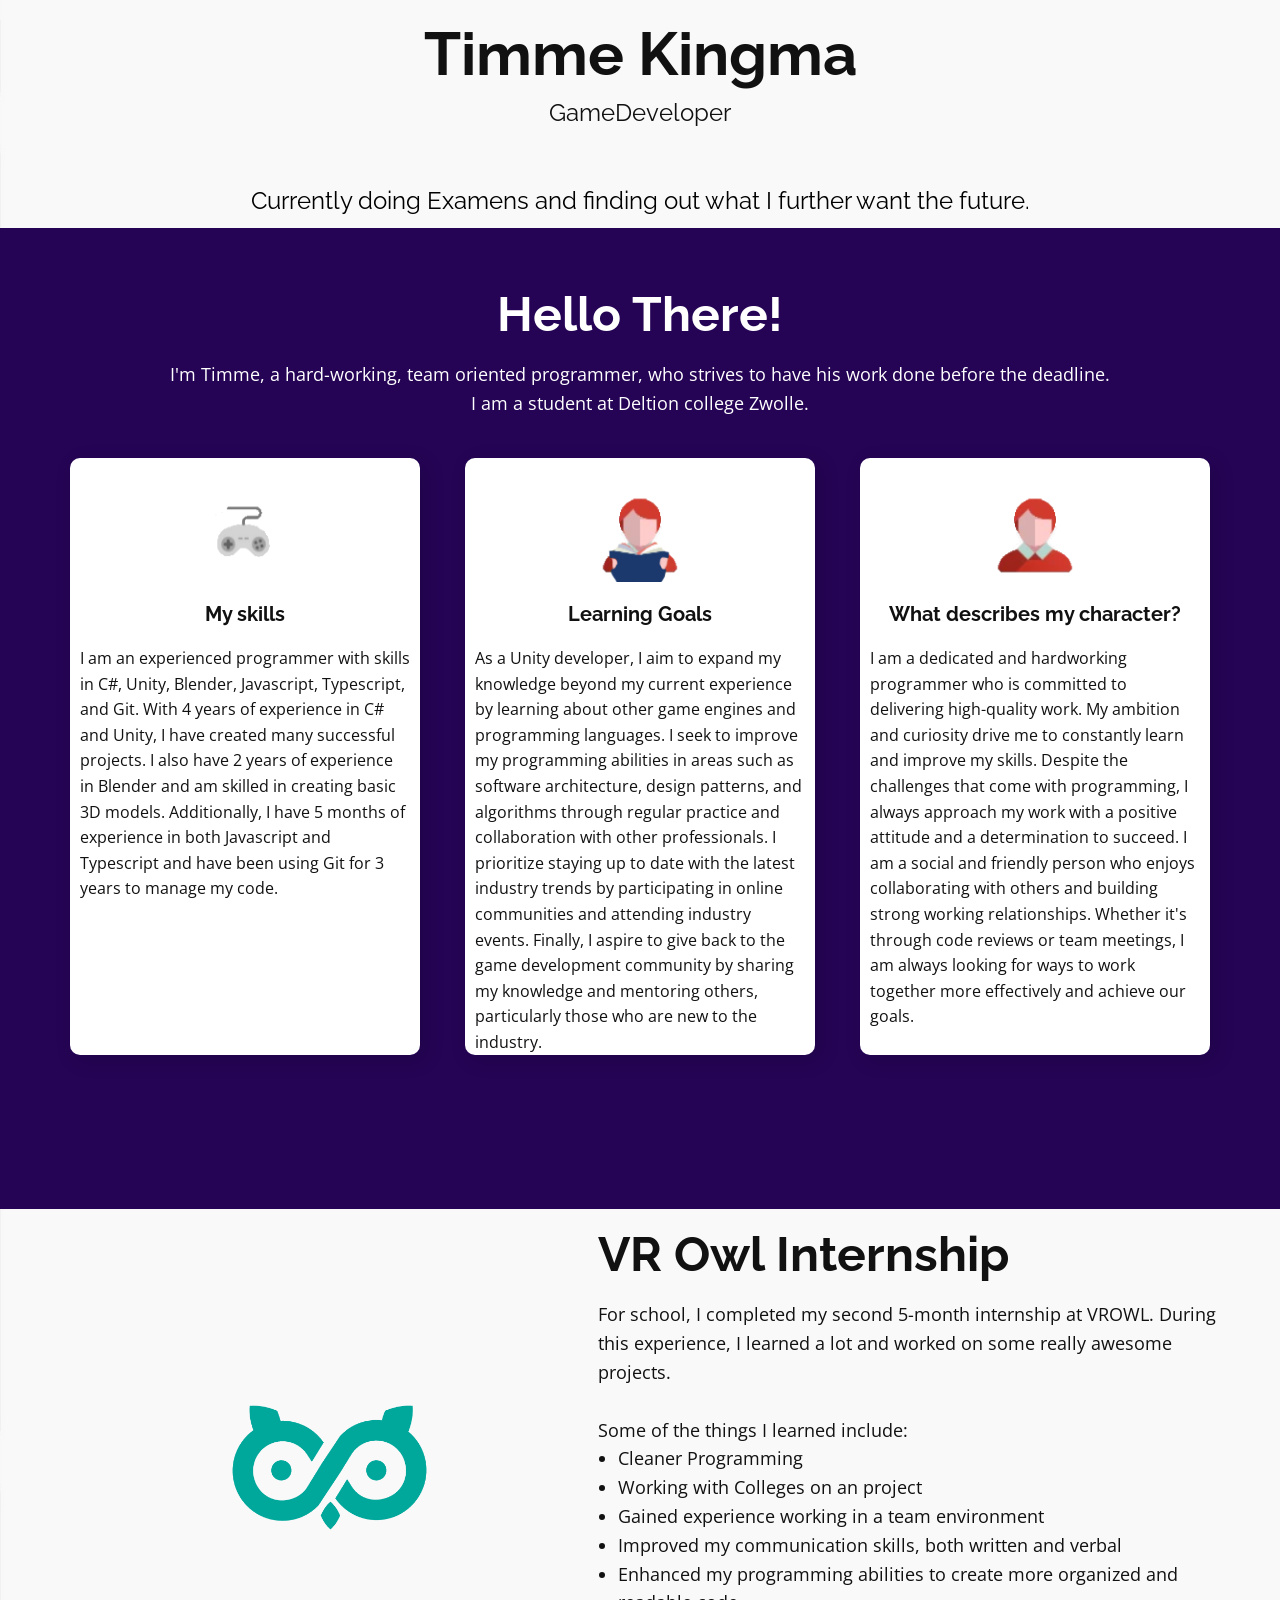
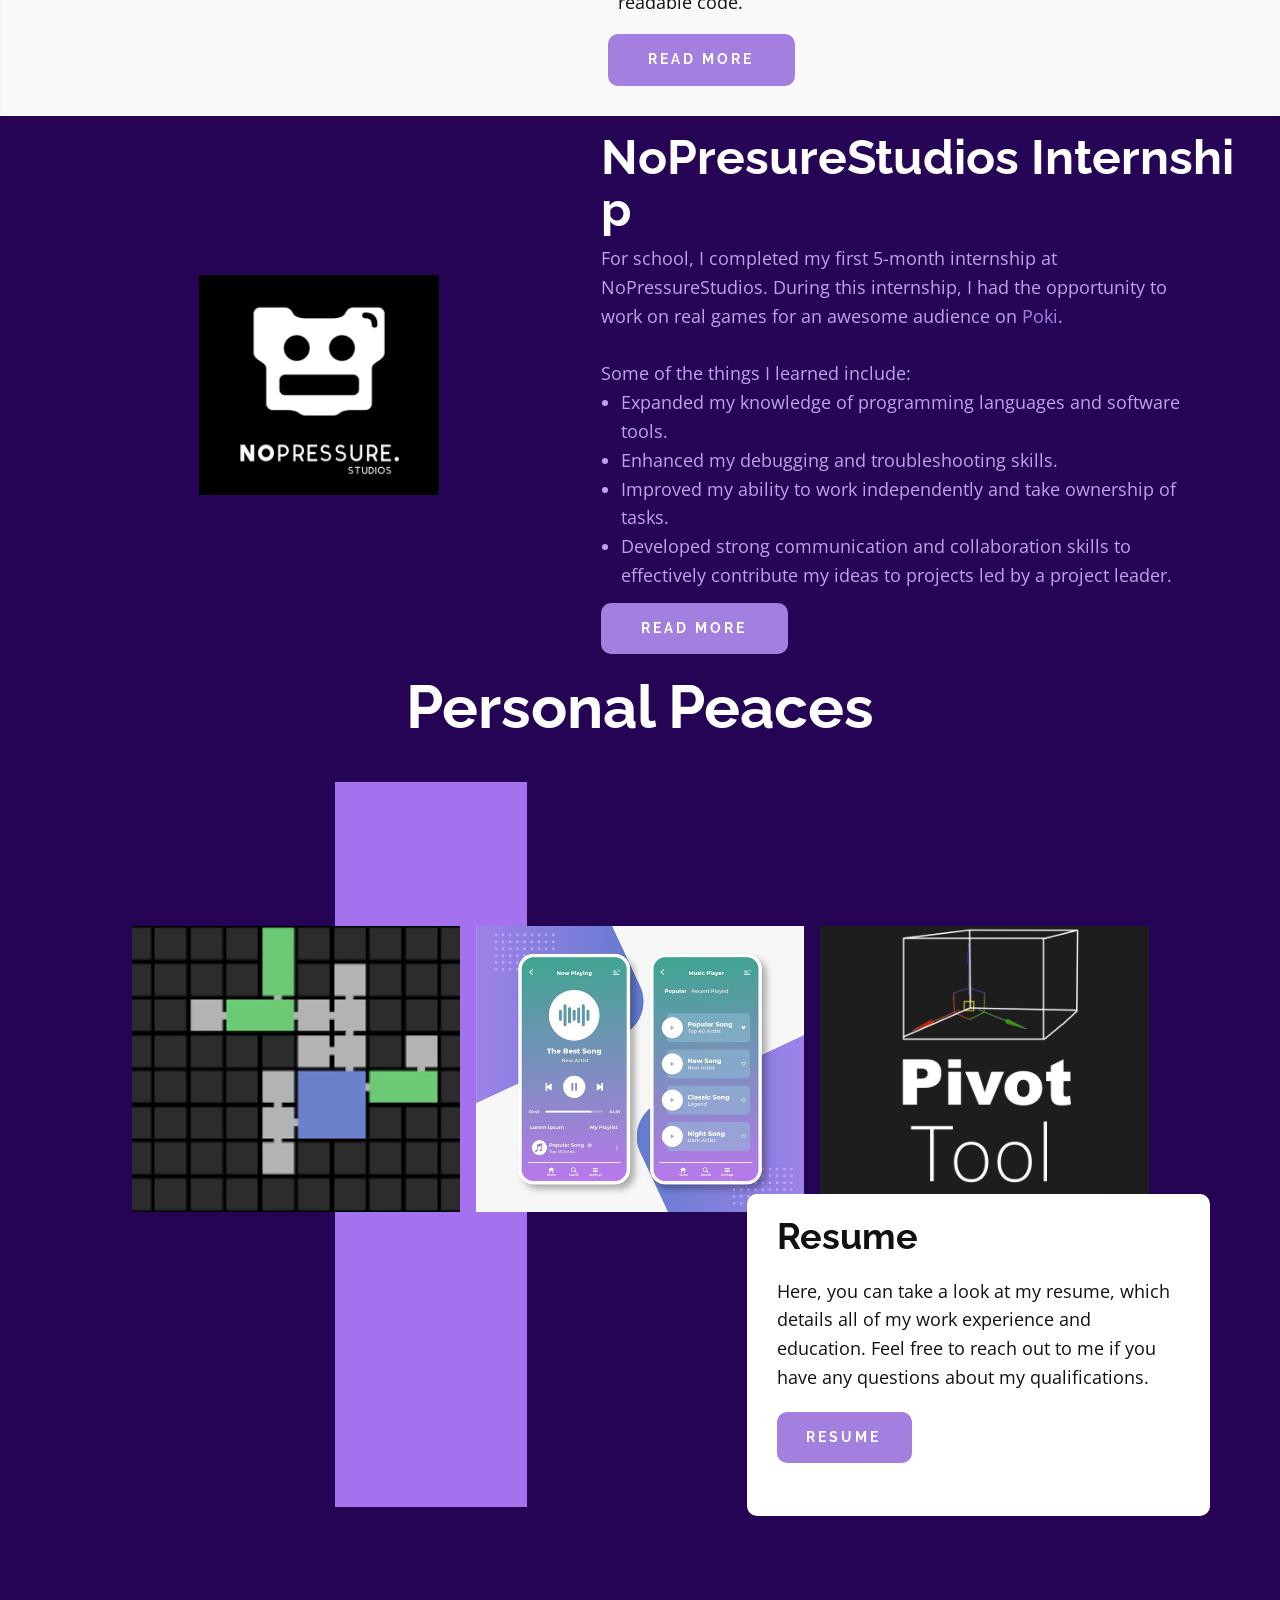
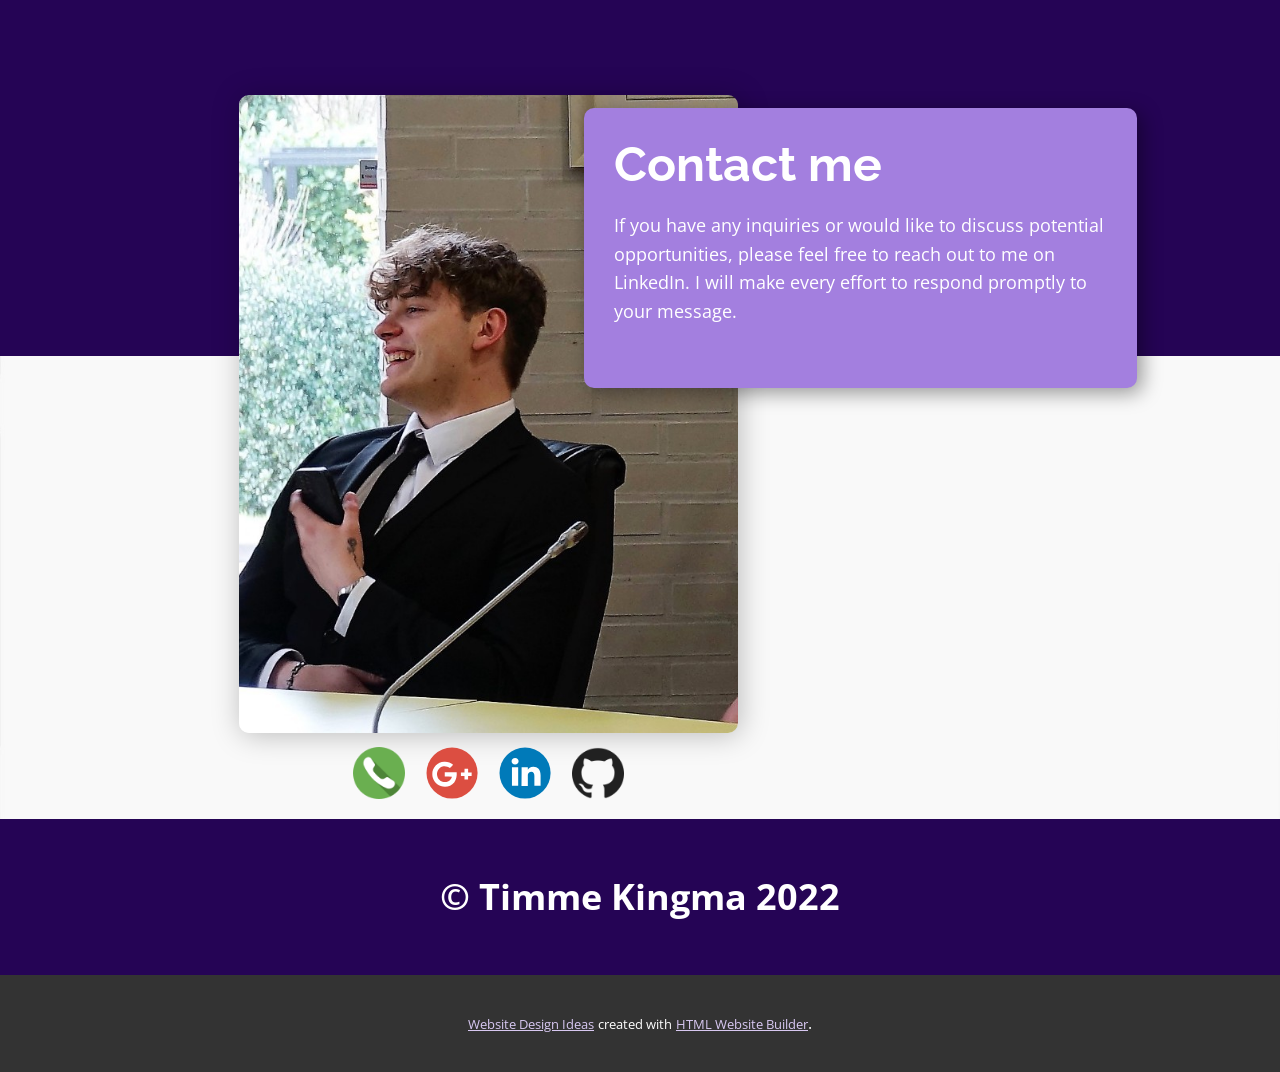
==== index.html @ 5fd06091 "oeps" ====
<!DOCTYPE html>
<html style="font-size: 16px;" lang="nl"><head>
    <meta name="viewport" content="width=device-width, initial-scale=1.0">
    <meta charset="utf-8">
    <meta name="keywords" content="Mobile App Development, ​Stimulate your cognitive abilities while having fun, What We Do, Testimonials, Company Services, ​Love the way you work together?, Our Portfolio, About Us, ​Our way, Get in Touch, ​Level up your brand">
    <meta name="description" content="">
    <title>Home</title>
    <link rel="stylesheet" href="nicepage.css" media="screen">
<link rel="stylesheet" href="Home.css" media="screen">
    <script class="u-script" type="text/javascript" src="jquery.js" defer=""></script>
    <script class="u-script" type="text/javascript" src="nicepage.js" defer=""></script>
    <meta name="generator" content="Nicepage 5.6.2, nicepage.com">
    <link id="u-theme-google-font" rel="stylesheet" href="https://fonts.googleapis.com/css?family=Raleway:100,100i,200,200i,300,300i,400,400i,500,500i,600,600i,700,700i,800,800i,900,900i|Open+Sans:300,300i,400,400i,500,500i,600,600i,700,700i,800,800i">
    <link id="u-page-google-font" rel="stylesheet" href="https://fonts.googleapis.com/css?family=Raleway:100,100i,200,200i,300,300i,400,400i,500,500i,600,600i,700,700i,800,800i,900,900i">
    
    
    
    
    
    
    
    <script type="application/ld+json">{
		"@context": "http://schema.org",
		"@type": "Organization",
		"name": "TimmeKingma"
}</script>
    <meta name="theme-color" content="#a37fdf">
    <meta property="og:title" content="Home">
    <meta property="og:type" content="website">
  <meta data-intl-tel-input-cdn-path="intlTelInput/"></head>
  <body data-home-page="Home.html" data-home-page-title="Home" class="u-body u-xl-mode" data-lang="nl"><header class="u-clearfix u-container-align-center u-header u-image u-header" id="sec-d402" data-image-width="1980" data-image-height="1321"><div class="u-clearfix u-sheet u-sheet-1"></div></header>
    <section class="u-clearfix u-image u-section-1" id="sec-25ad" data-image-width="1980" data-image-height="1321">
      <div class="u-clearfix u-sheet u-sheet-1">
        <h1 class="u-align-center u-text u-text-1" data-lang-en="Mobile App Development">Timme Kingma</h1>
        <h4 class="u-align-center u-text u-text-2">GameDeveloper</h4>
        <h4 class="u-align-center u-text u-text-black u-text-3"> Currently doing Examens and finding out what I further want the future.</h4>
      </div>
    </section>
    <section class="u-align-center u-clearfix u-palette-5-base u-section-2" id="carousel_d2df">
      <h2 class="u-text u-text-default u-text-1" data-lang-en="Company Services"> Hello There!</h2>
      <p class="u-text u-text-2" data-lang-en="Sample text. Click to select the text box. Click again or double click to start editing the text.&amp;nbsp;Duis aute irure dolor in reprehenderit in voluptate velit esse cillum dolore eu . "> I'm Timme, a hard-working, team oriented programmer, who strives to have his work done before the deadline.<br>&nbsp;I am a student at Deltion college Zwolle.&nbsp;
      </p>
      <div class="u-expanded-width u-shape u-shape-rectangle u-shape-1"></div>
      <div class="u-list u-list-1">
        <div class="u-repeater u-repeater-1">
          <div class="u-container-style u-list-item u-radius-10 u-repeater-item u-shape-round u-white u-list-item-1">
            <div class="u-container-layout u-similar-container u-valign-top u-container-layout-1">
              <img class="u-image u-image-contain u-image-1" src="images/gameicon.png" data-image-width="89" data-image-height="98">
              <h4 class="u-align-center u-text u-text-3" data-lang-en="Prototyping">My skills</h4>
              <p class="u-align-left u-text u-text-4" data-lang-en="Sample text. Click to select the text box. Click again or double click to start editing the text."> I am an experienced programmer with skills in C#, Unity, Blender, Javascript, Typescript, and Git. With 4 years of experience in C# and Unity, I have created many successful projects. I also have 2 years of experience in Blender and am skilled in creating basic 3D models. Additionally, I have 5 months of experience in both Javascript and Typescript and have been using Git for 3 years to manage my code.</p>
            </div>
          </div>
          <div class="u-container-style u-list-item u-radius-10 u-repeater-item u-shape-round u-white u-list-item-2">
            <div class="u-container-layout u-similar-container u-valign-top u-container-layout-2">
              <img class="u-image u-image-contain u-image-2" src="images/learningicon.png" data-image-width="89" data-image-height="98">
              <h4 class="u-align-center u-text u-text-5" data-lang-en="Development">Learning Goals</h4>
              <p class="u-align-left u-text u-text-6" data-lang-en="Sample text. Click to select the text box. Click again or double click to start editing the text."> As a Unity developer, I aim to expand my knowledge beyond my current experience by learning about other game engines and programming languages. I seek to improve my programming abilities in areas such as software architecture, design patterns, and algorithms through regular practice and collaboration with other professionals. I prioritize staying up to date with the latest industry trends by participating in online communities and attending industry events. Finally, I aspire to give back to the game development community by sharing my knowledge and mentoring others, particularly those who are new to the industry.</p>
            </div>
          </div>
          <div class="u-container-style u-list-item u-radius-10 u-repeater-item u-shape-round u-white u-list-item-3">
            <div class="u-container-layout u-similar-container u-valign-top u-container-layout-3">
              <img class="u-image u-image-contain u-image-3" src="images/personicon.png" data-image-width="89" data-image-height="98">
              <h4 class="u-align-center u-text u-text-7" data-lang-en="Innovations"> What describes my character?</h4>
              <p class="u-align-left u-text u-text-8" data-lang-en="Sample text. Click to select the text box. Click again or double click to start editing the text."> I am a dedicated and hardworking programmer who is committed to delivering high-quality work. My ambition and curiosity drive me to constantly learn and improve my skills. Despite the challenges that come with programming, I always approach my work with a positive attitude and a determination to succeed. I am a social and friendly person who enjoys collaborating with others and building strong working relationships. Whether it's through code reviews or team meetings, I am always looking for ways to work together more effectively and achieve our goals.</p>
            </div>
          </div>
        </div>
      </div>
    </section>
    <section class="u-clearfix u-image u-section-3" id="sec-f0a5" data-image-width="1980" data-image-height="1321">
      <div class="u-clearfix u-expanded-width u-layout-wrap u-layout-wrap-1">
        <div class="u-layout">
          <div class="u-layout-row">
            <div class="u-container-style u-layout-cell u-size-27-lg u-size-27-xl u-size-60-md u-size-60-sm u-size-60-xs u-layout-cell-1">
              <div class="u-container-layout u-valign-middle-lg u-valign-middle-xl u-container-layout-1">
                <img class="u-image u-image-1" src="images/vr.png" data-image-width="512" data-image-height="512">
              </div>
            </div>
            <div class="u-align-left u-container-style u-layout-cell u-shape-rectangle u-size-33-lg u-size-33-xl u-size-60-md u-size-60-sm u-size-60-xs u-layout-cell-2">
              <div class="u-container-layout u-container-layout-2">
                <h2 class="u-align-left u-text u-text-1" data-lang-en="​Stimulate your cognitive abilities while having fun">VR Owl Internship</h2>
                <p class="u-align-left u-text u-text-2" data-lang-en="​Stimulate your cognitive abilities while having fun. Inside 'Train your brain' you will find a series of games that will help you stimulate different areas and will serve as a daily brain training."> For school, I completed my second 5-month internship at VROWL. During this experience, I learned a lot and worked on some really awesome projects.&nbsp;<br>
                  <br>Some of the things I learned include:<br>
                </p>
                <ul class="u-align-left u-text u-text-3">
                  <li>Cleaner Programming </li>
                  <li>Working with Colleges on an project </li>
                  <li>Gained experience working in a team environment </li>
                  <li>Improved my communication skills, both written and verbal</li>
                  <li> Enhanced my programming abilities to create more organized and readable code.<br>
                  </li>
                </ul>
                <a href="Intern2.html" class="u-active-palette-1-base u-align-left u-border-none u-btn u-btn-round u-button-style u-custom-font u-font-raleway u-hover-palette-2-light-1 u-palette-1-base u-radius-10 u-text-body-alt-color u-btn-1" data-lang-en="{&quot;content&quot;:&quot;read more&quot;,&quot;href&quot;:&quot;https://nicepage.com/wordpress-themes&quot;}">read more</a>
              </div>
            </div>
          </div>
        </div>
      </div>
    </section>
    <section class="u-align-left u-clearfix u-image u-valign-middle-lg u-valign-middle-xl u-valign-top-md u-valign-top-sm u-section-4" id="carousel_d518" data-image-width="1980" data-image-height="1200">
      <div class="u-clearfix u-expanded-width-lg u-expanded-width-xl u-expanded-width-xs u-layout-wrap u-layout-wrap-1">
        <div class="u-gutter-0 u-layout">
          <div class="u-layout-row">
            <div class="u-container-style u-layout-cell u-size-27-lg u-size-27-xl u-size-60-md u-size-60-sm u-size-60-xs u-layout-cell-1">
              <div class="u-container-layout u-valign-middle-lg u-valign-middle-xl u-container-layout-1">
                <img class="u-image u-image-1" src="images/unnamed.png" data-image-width="512" data-image-height="512">
              </div>
            </div>
            <div class="u-align-left u-container-style u-layout-cell u-left-cell u-shape-rectangle u-size-33-lg u-size-33-xl u-size-60-md u-size-60-sm u-size-60-xs u-layout-cell-2">
              <div class="u-container-layout u-valign-top-xs u-container-layout-2">
                <h2 class="u-align-left u-text u-text-body-alt-color u-text-1" data-lang-en="What We Do">NoPresureStudios&nbsp;Internship </h2>
                <p class="u-align-left u-text u-text-palette-1-light-1 u-text-2" data-lang-en="Ut enim ad minim veniam, quis nostrud exercitation ullamco laboris nisi ut aliquip ex ea commodo consequat. Duis aute irure dolor in reprehenderit in voluptate velit esse cillum "> For school, I completed my first 5-month internship at NoPressureStudios. During this internship, I had the opportunity to work on real games for an awesome audience on <a href="https://poki.com/" class="u-active-none u-border-none u-btn u-button-link u-button-style u-hover-none u-none u-text-palette-1-base u-btn-1">Poki</a>.<br>
                  <br> Some of the things I learned include:
                </p>
                <ul class="u-align-left u-text u-text-palette-1-light-1 u-text-3">
                  <li> Expanded my knowledge of programming languages and software tools.</li>
                  <li>Enhanced my debugging and troubleshooting skills.</li>
                  <li>Improved my ability to work independently and take ownership of tasks.</li>
                  <li>Developed strong communication and collaboration skills to effectively contribute my ideas to projects led by a project leader.</li>
                </ul>
                <a href="Intern1.html" class="u-active-palette-1-base u-align-left u-border-none u-btn u-btn-round u-button-style u-custom-font u-font-raleway u-hover-palette-2-light-1 u-palette-1-base u-radius-10 u-text-body-alt-color u-btn-2" data-lang-en="{&quot;content&quot;:&quot;read more&quot;,&quot;href&quot;:&quot;https://nicepage.com/wordpress-themes&quot;}">read more</a>
              </div>
            </div>
          </div>
        </div>
      </div>
    </section>
    <section class="u-clearfix u-palette-5-base u-section-5" id="carousel_efe0">
      <div class="u-clearfix u-sheet u-sheet-1">
        <h2 class="u-align-center u-text u-text-body-alt-color u-text-1" data-lang-en="What We Do">Personal P​eaces</h2>
        <div class="u-palette-5-light-1 u-shape u-shape-rectangle u-shape-1"></div>
        <div class="u-expanded-width-xs u-gallery u-layout-grid u-lightbox u-no-transition u-show-text-on-hover u-gallery-1">
          <div class="u-gallery-inner u-gallery-inner-1">
            <div class="u-effect-fade u-gallery-item" data-href="Project-1.html" title="Project 1" data-target="_blank">
              <div class="u-back-slide" data-image-width="275" data-image-height="183">
                <img class="u-back-image u-expanded" src="images/levelgener.png">
              </div>
              <div class="u-over-slide u-shading u-over-slide-1">
                <h3 class="u-gallery-heading"></h3>
                <p class="u-gallery-text"></p>
              </div>
            </div>
            <div class="u-effect-fade u-gallery-item u-gallery-item-2" data-image-width="462" data-image-height="417" data-href="Project-2.html" title="Project 2" data-target="_blank">
              <div class="u-back-slide" data-image-width="626" data-image-height="626">
                <img class="u-back-image u-expanded" src="images/music-player-app-interface-set_23-2148547854.jpg">
              </div>
              <div class="u-over-slide u-shading u-over-slide-2">
                <h3 class="u-gallery-heading"></h3>
                <p class="u-gallery-text"></p>
              </div>
            </div>
            <div class="u-effect-fade u-gallery-item u-gallery-item-3" data-href="Project-1.html" title="Project 1" data-target="_blank">
              <div class="u-back-slide" data-image-width="1950" data-image-height="1300">
                <img class="u-back-image u-expanded" src="images/pivottoolsimage.png">
              </div>
              <div class="u-over-slide u-shading u-over-slide-3">
                <h3 class="u-gallery-heading"></h3>
                <p class="u-gallery-text"></p>
              </div>
            </div>
          </div>
        </div>
        <div class="u-container-align-left u-container-style u-group u-radius-10 u-shape-round u-white u-group-1">
          <div class="u-container-layout u-container-layout-1">
            <h2 class="u-align-left u-text u-text-2" data-lang-en="Our Portfolio">Resume</h2>
            <p class="u-align-left u-text u-text-3" data-lang-en="Ut enim ad minim veniam, quis nostrud exercitation ullamco laboris nisi ut aliquip ex ea commodo consequat. Duis aute irure dolor in reprehenderit in voluptate velit esse cillum dolore eu fugiat nulla pariatur.&amp;nbsp;"> Here, you can take a look at my resume, which details all of my work experience and education. Feel free to reach out to me if you have any questions about my qualifications.</p>
            <a href="https://docs.google.com/document/d/1-nixK9iyRBv9Y_Fn2bHW770OlN1-jOpNlRf42pw8mCI/edit?usp=sharing" class="u-active-custom-color-2 u-align-left u-border-none u-btn u-btn-round u-button-style u-custom-font u-font-raleway u-hover-palette-2-light-1 u-palette-1-base u-radius-10 u-text-body-alt-color u-btn-1" data-animation-name="" data-animation-duration="0" data-animation-delay="0" data-animation-direction="" data-lang-en="{&quot;content&quot;:&quot;learn more&quot;,&quot;href&quot;:&quot;https://nicepage.com/wordpress-website-builder&quot;}" target="_blank">Resume</a>
          </div>
        </div>
        <div class="u-effect-fade u-gallery-item u-gallery-item-4">
          <div class="u-back-slide" data-image-width="462" data-image-height="417">
            <img class="u-back-image u-expanded" src="images/cxcc.jpg">
          </div>
          <div class="u-over-slide u-shading u-over-slide-4">
            <h3 class="u-gallery-heading"></h3>
            <p class="u-gallery-text"></p>
          </div>
        </div>
      </div>
    </section>
    <section class="u-clearfix u-image u-section-6" id="carousel_581b" data-image-width="1980" data-image-height="1321">
      <div class="u-expanded-width u-palette-5-base u-preserve-proportions u-shape u-shape-rectangle u-shape-1"></div>
      <img src="images/pf.jfif" alt="" class="u-image u-image-round u-radius-10 u-image-1" data-image-width="800" data-image-height="800">
      <div class="u-container-style u-group u-palette-1-base u-radius-10 u-shape-round u-group-1">
        <div class="u-container-layout u-container-layout-1">
          <h1 class="u-align-left u-text u-text-1" data-lang-en="About Us"> Contact me</h1>
          <p class="u-align-left u-text u-text-body-alt-color u-text-2" data-lang-en="Nunc mi ipsum faucibus vitae aliquet. Pellentesque elit eget gravida cum sociis natoque penatibus. Urna duis convallis convallis tellus id interdum velit. Proin sed libero enim sed faucibus turpis in.  "> If you have any inquiries or would like to discuss potential opportunities, please feel free to reach out to me on LinkedIn. I will make every effort to respond promptly to your message.</p>
        </div>
      </div>
      <div class="u-social-icons u-spacing-21 u-social-icons-1">
        <a class="u-social-url" target="_blank" href="tel:31615666562" title="telefoon"><span class="u-file-icon u-icon u-social-facebook u-social-icon u-icon-1"><img src="images/552489.png" alt=""></span>
        </a>
        <a class="u-social-url" target="_blank" href="mailto:timme.albert.kingma@gmail.com" title="Email"><span class="u-icon u-icon-circle u-social-google u-social-icon u-icon-2"><svg class="u-svg-link" preserveAspectRatio="xMidYMin slice" viewBox="0 0 112 112" style=""><use xmlns:xlink="http://www.w3.org/1999/xlink" xlink:href="#svg-ede4"></use></svg><svg x="0px" y="0px" viewBox="0 0 112 112" id="svg-ede4" class="u-svg-content"><circle fill="#DC4E41" cx="56.1" cy="56.1" r="55"></circle><path fill="#FFFFFF" d="M60.8,76.3c-6.6,8.6-19,11.1-29,7.7c-10.6-3.5-18.4-14.2-18.2-25.5C13,44.6,25.3,31.8,39.1,31.6
            c7.1-0.6,14,2.1,19.3,6.6c-2.2,2.4-4.4,4.8-6.9,7.1c-4.8-2.9-10.4-5-15.9-3.1c-8.8,2.6-14.3,13-10.9,21.8
            c2.7,9.1,13.7,14.1,22.5,10.2c4.5-1.6,7.5-5.7,8.7-10.2c-5.1-0.1-10.2,0-15.5-0.2c0-3,0-6.1,0-9.2c8.6,0,17.1,0,25.7,0
            C66.7,62.3,65.5,70.4,60.8,76.3z M98.3,62.5c-2.6,0-5.1,0-7.7,0c0,2.6,0,5.1,0,7.7c-2.6,0-5.1,0-7.7,0c0-2.6,0-5.1,0-7.7
            c-2.6,0-5.1,0-7.7,0c0-2.6,0-5.1,0-7.7c2.6,0,5.1,0,7.7,0c0-2.6,0-5.1,0.1-7.7c2.6,0,5.1,0,7.7,0c0,2.6,0,5.1,0,7.7
            c2.6,0,5.1,0,7.7,0C98.3,57.3,98.3,59.9,98.3,62.5z"></path></svg></span>
        </a>
        <a class="u-social-url" target="_blank" href="https://www.linkedin.com/in/timme-kingma-a97a0a202/" title="linkdin"><span class="u-icon u-icon-circle u-social-icon u-social-linkedin u-icon-3"><svg class="u-svg-link" preserveAspectRatio="xMidYMin slice" viewBox="0 0 112 112" style=""><use xmlns:xlink="http://www.w3.org/1999/xlink" xlink:href="#svg-270d"></use></svg><svg x="0px" y="0px" viewBox="0 0 112 112" id="svg-270d" class="u-svg-content"><circle fill="#007AB9" cx="56.1" cy="56.1" r="55"></circle><path fill="#FFFFFF" d="M41.3,83.7H27.9V43.4h13.4V83.7z M34.6,37.9L34.6,37.9c-4.6,0-7.5-3.1-7.5-7c0-4,3-7,7.6-7s7.4,3,7.5,7
            C42.2,34.8,39.2,37.9,34.6,37.9z M89.6,83.7H76.2V62.2c0-5.4-1.9-9.1-6.8-9.1c-3.7,0-5.9,2.5-6.9,4.9c-0.4,0.9-0.4,2.1-0.4,3.3v22.5
            H48.7c0,0,0.2-36.5,0-40.3h13.4v5.7c1.8-2.7,5-6.7,12.1-6.7c8.8,0,15.4,5.8,15.4,18.1V83.7z"></path></svg></span>
        </a>
        <a class="u-social-url" target="_blank" href="https://github.com/ATkingma" title="github"><span class="u-file-icon u-icon u-social-icon u-social-instagram u-icon-4"><img src="images/2111425.png" alt=""></span>
        </a>
      </div>
    </section>
    
    
    <footer class="u-align-center u-clearfix u-footer u-palette-5-base u-footer" id="sec-6d3f"><div class="u-clearfix u-sheet u-valign-middle u-sheet-1">
        <p class="u-small-text u-text u-text-variant u-text-1" data-lang-en="Sample text. Click to select the Text Element."> © Timme Kingma 2022</p>
      </div></footer>
    <section class="u-backlink u-clearfix u-grey-80">
      <a class="u-link" href="https://nicepage.com/website-design" target="_blank">
        <span>Website Design Ideas</span>
      </a>
      <p class="u-text">
        <span>created with</span>
      </p>
      <a class="u-link" href="https://nicepage.com/html-website-builder" target="_blank">
        <span>HTML Website Builder</span>
      </a>. 
    </section>
  
</body></html>
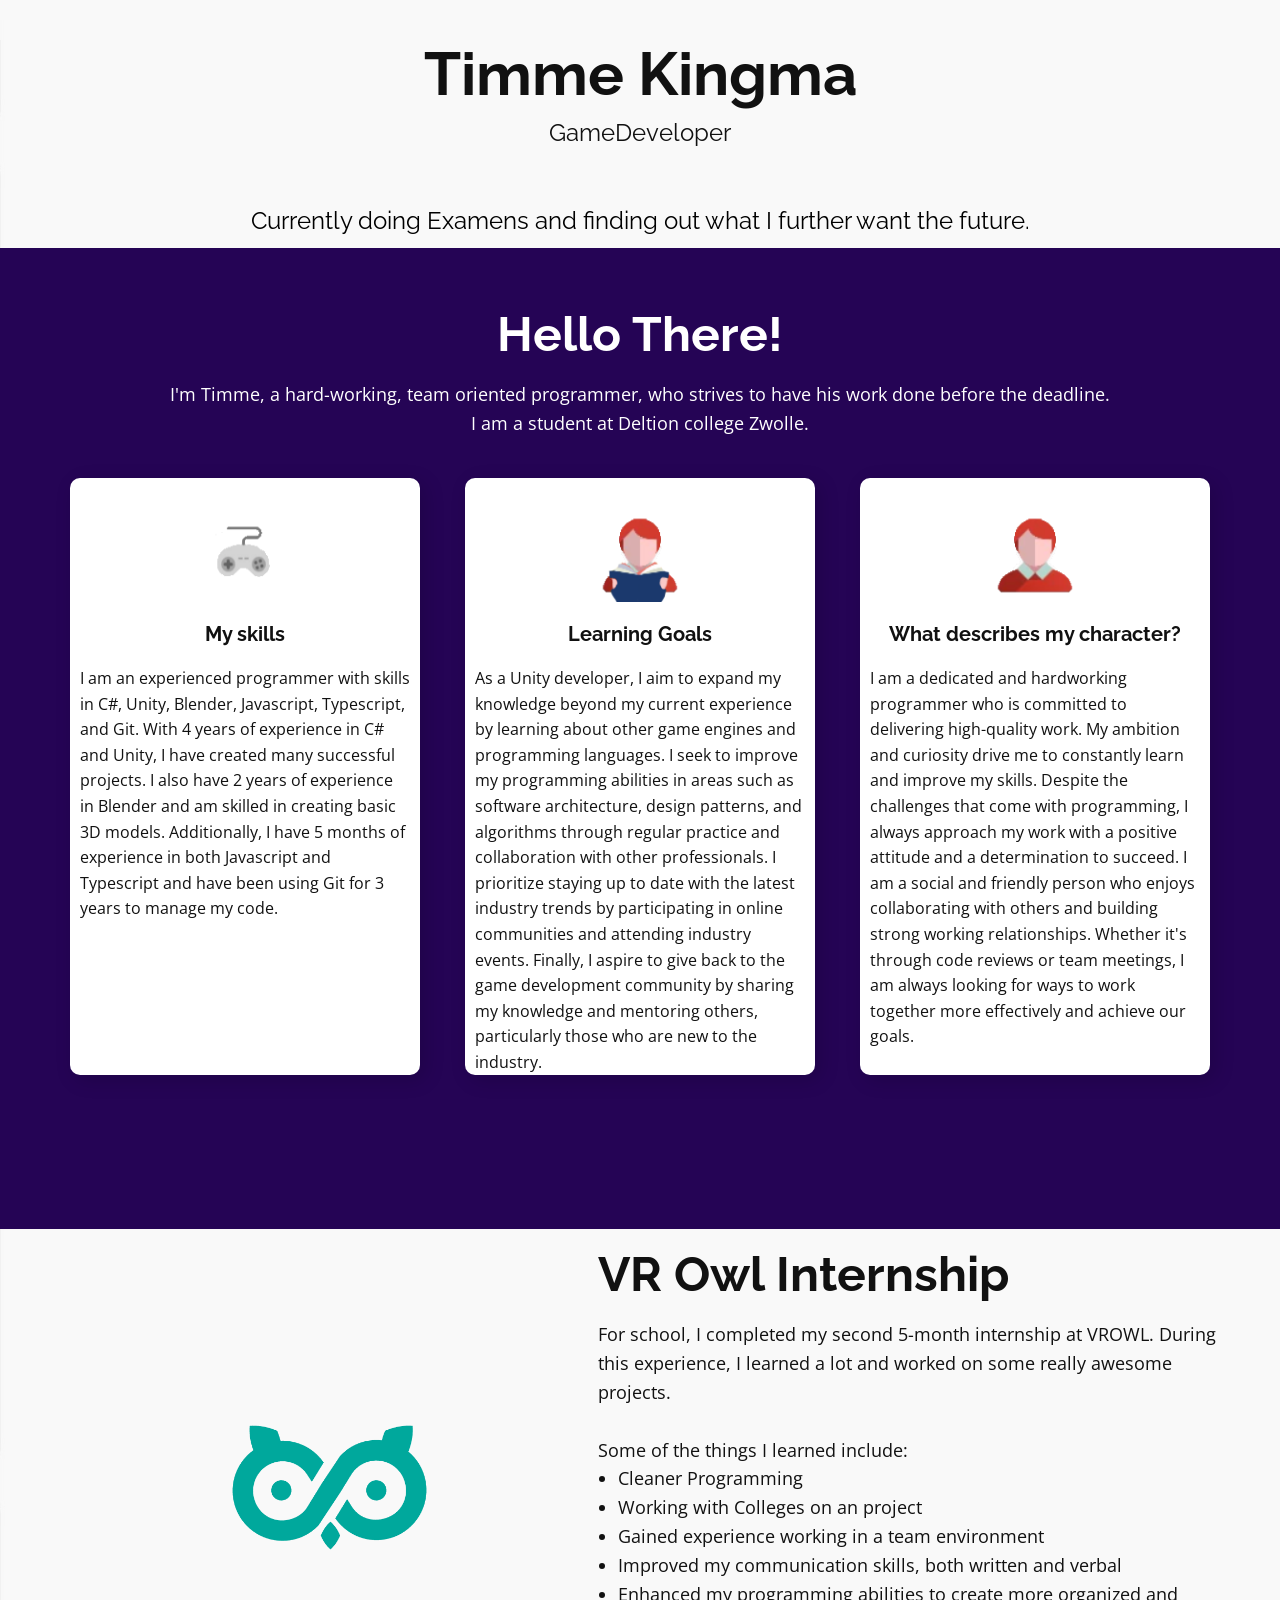
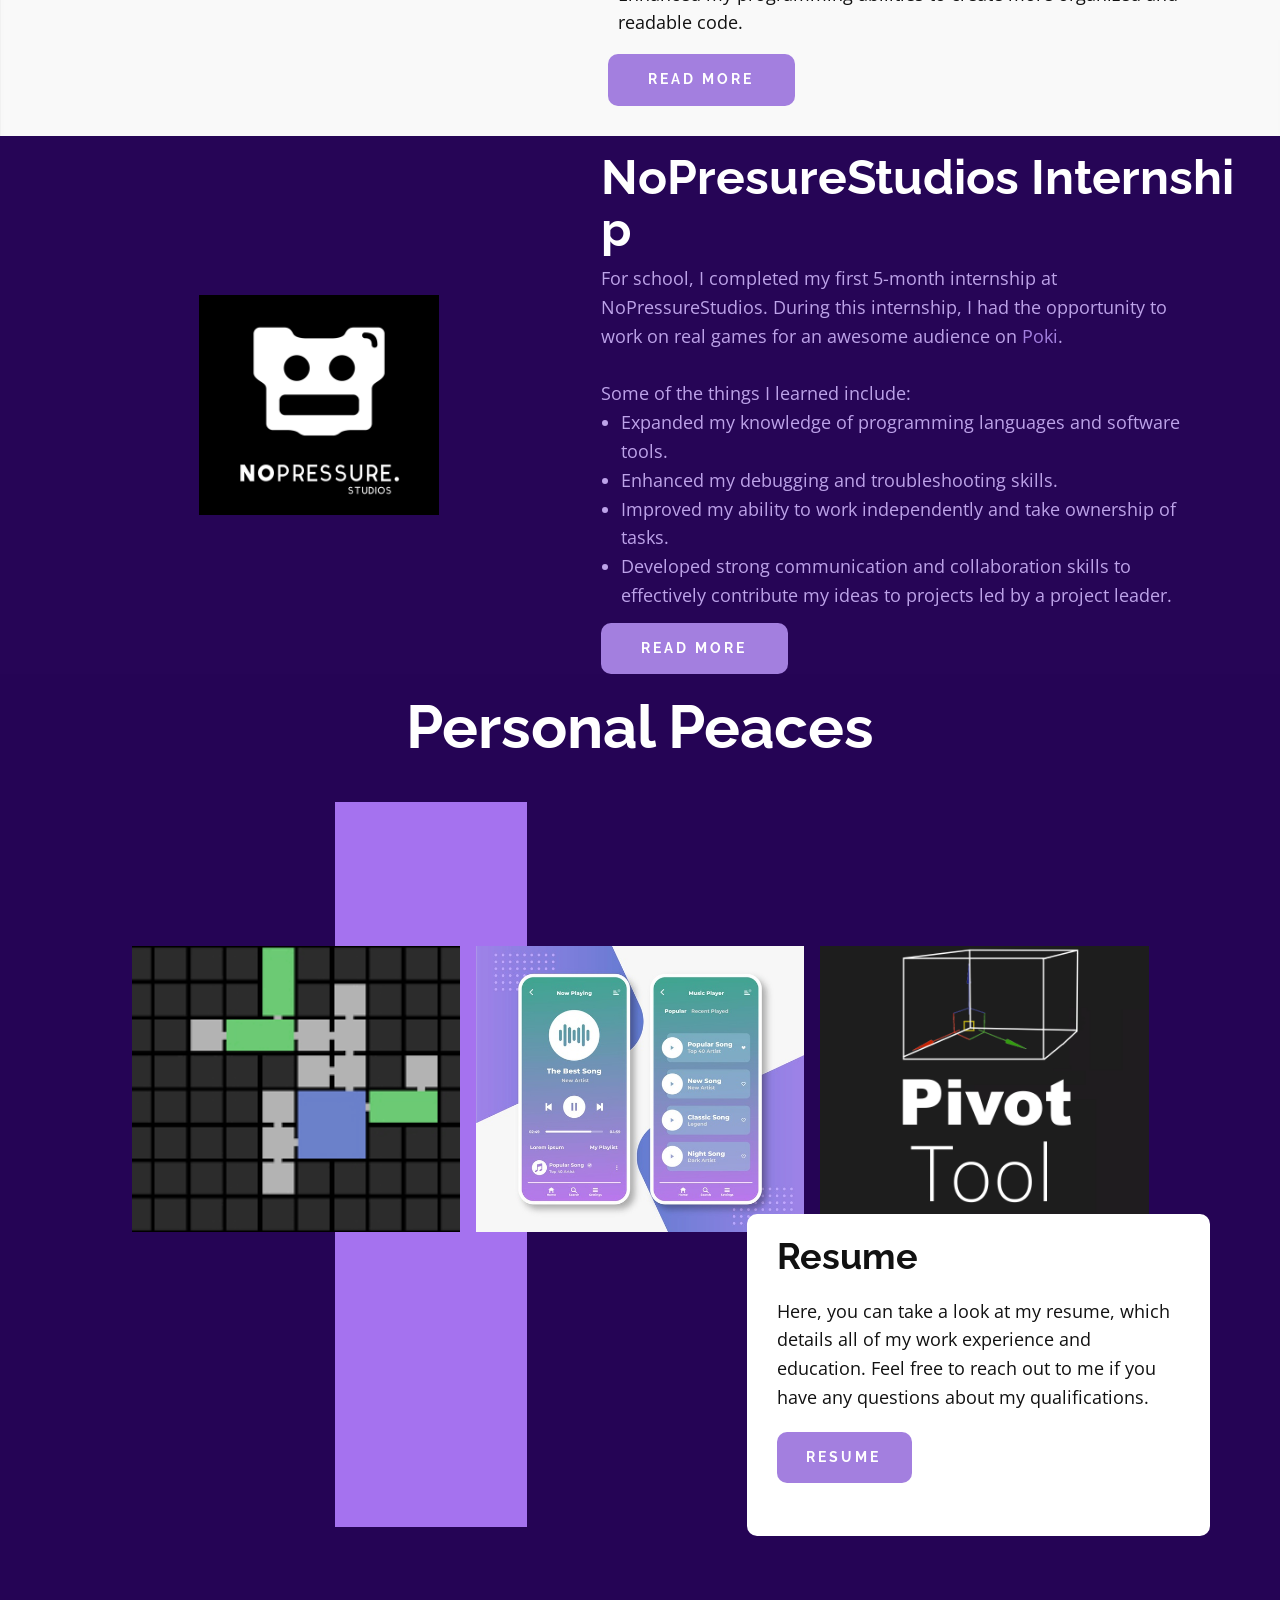
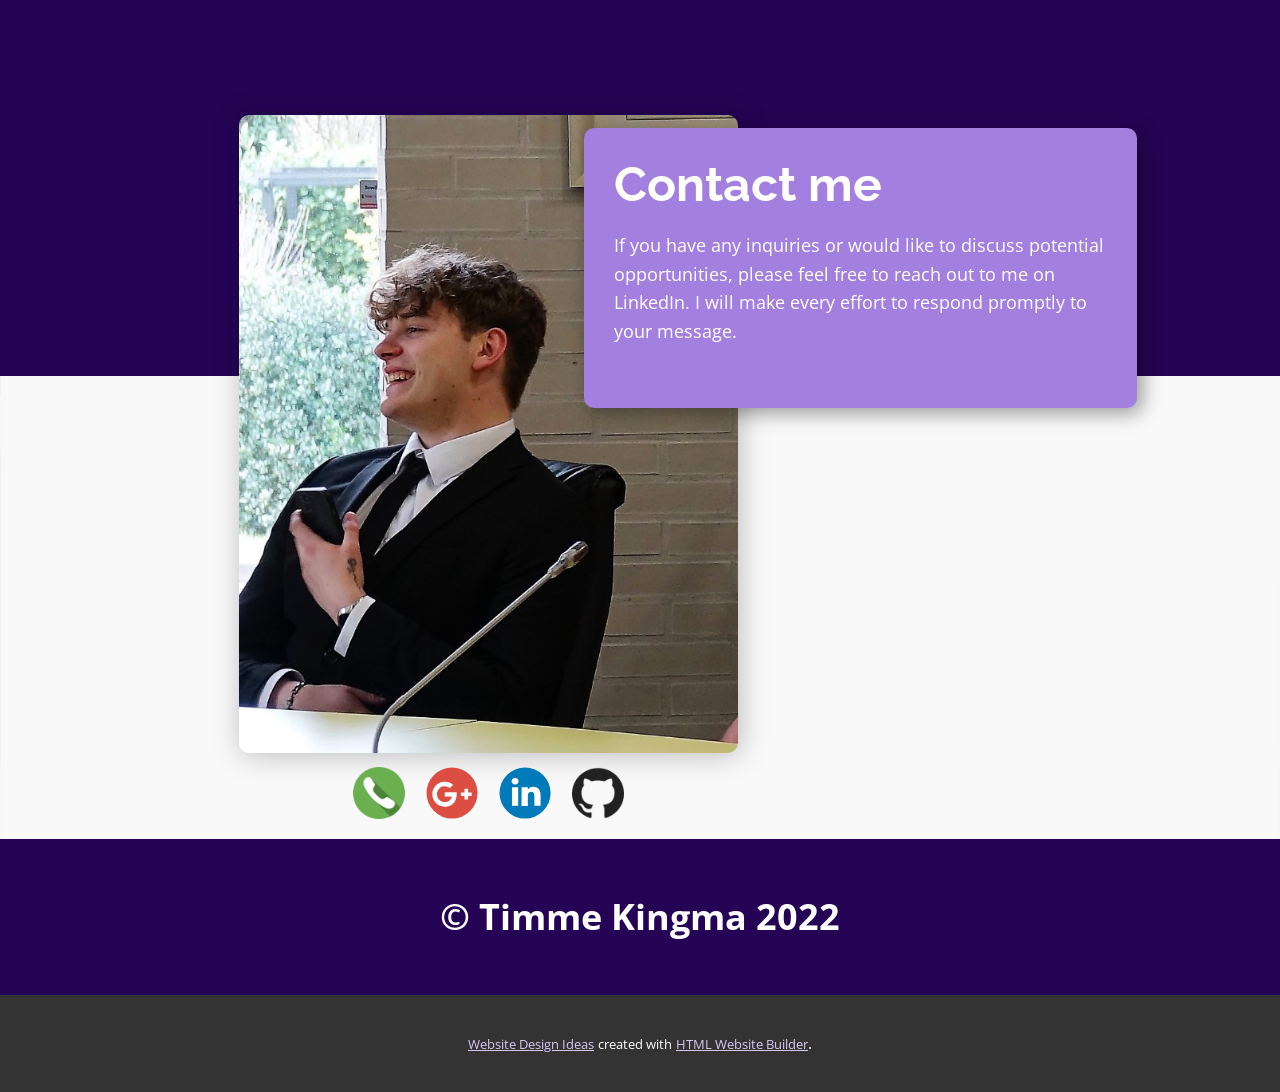
==== commit 7d6bc471: "sidebar" ====
--- a/index.html
+++ b/index.html
@@ -27,6 +27,19 @@
     <meta name="theme-color" content="#a37fdf">
     <meta property="og:title" content="Home">
     <meta property="og:type" content="website">
+    <body class="u-body u-xl-mode"><header class="u-align-left u-clearfix u-header u-white u-header" id="sec-ab9d"><div class="u-align-left u-clearfix u-sheet u-sheet-1"></div></header>
+      <section id="sidebar">
+        <div class="inner">
+          <nav>
+            <ul>
+      <li><a href="#sec-d402">Welcome</a></li>
+      <li><a href="#sec-f0a5">InternShips</a></li>
+      <li><a href="#carousel_efe0">Personal Projects</a></li>
+      <li><a href="#carousel_581b">Contact Me</a></li>
+    </ul>
+    </nav>
+    </div>
+    </section>
   <meta data-intl-tel-input-cdn-path="intlTelInput/"></head>
   <body data-home-page="Home.html" data-home-page-title="Home" class="u-body u-xl-mode" data-lang="nl"><header class="u-clearfix u-container-align-center u-header u-image u-header" id="sec-d402" data-image-width="1980" data-image-height="1321"><div class="u-clearfix u-sheet u-sheet-1"></div></header>
     <section class="u-clearfix u-image u-section-1" id="sec-25ad" data-image-width="1980" data-image-height="1321">
@@ -131,7 +144,7 @@
         <div class="u-palette-5-light-1 u-shape u-shape-rectangle u-shape-1"></div>
         <div class="u-expanded-width-xs u-gallery u-layout-grid u-lightbox u-no-transition u-show-text-on-hover u-gallery-1">
           <div class="u-gallery-inner u-gallery-inner-1">
-            <div class="u-effect-fade u-gallery-item" data-href="Project-1.html" title="Project 1" data-target="_blank">
+            <div class="u-effect-fade u-gallery-item" data-href="Project-3.html" title="Project 1" data-target="_blank">
               <div class="u-back-slide" data-image-width="275" data-image-height="183">
                 <img class="u-back-image u-expanded" src="images/levelgener.png">
               </div>
@@ -149,7 +162,7 @@
                 <p class="u-gallery-text"></p>
               </div>
             </div>
-            <div class="u-effect-fade u-gallery-item u-gallery-item-3" data-href="Project-1.html" title="Project 1" data-target="_blank">
+            <div class="u-effect-fade u-gallery-item u-gallery-item-3" data-href="Project-3.html" title="Project 1" data-target="_blank">
               <div class="u-back-slide" data-image-width="1950" data-image-height="1300">
                 <img class="u-back-image u-expanded" src="images/pivottoolsimage.png">
               </div>
--- a/nicepage.css
+++ b/nicepage.css
@@ -41746,4 +41746,351 @@
 
  /*begin-variables base-font-size*/ 
  html { font-size: 16px; }
- /*end-variables base-font-size*/+ /*end-variables base-font-size*/
+ #sidebar {
+  padding: 2.5em 2.5em 0.5em 2.5em ;
+  background: #F9F9F9;
+  cursor: default;
+  height: 100vh;
+  left: 0;
+  overflow-x: hidden;
+  overflow-y: auto;
+  position: fixed;
+  text-align: right;
+  top: 0;
+  width: 14.5em;
+  z-index: 10000;
+ }
+ 
+  #sidebar > .inner {
+      display: -moz-flex;
+      display: -webkit-flex;
+      display: -ms-flex;
+      display: flex;
+      -moz-flex-direction: column;
+      -webkit-flex-direction: column;
+      -ms-flex-direction: column;
+      flex-direction: column;
+      -moz-justify-content: center;
+      -webkit-justify-content: center;
+      -ms-justify-content: center;
+      justify-content: center;
+      -moz-transform: translateY(0);
+      -webkit-transform: translateY(0);
+      -ms-transform: translateY(0);
+      transform: translateY(0);
+      -moz-transition: opacity 1s ease;
+      -webkit-transition: opacity 1s ease;
+      -ms-transition: opacity 1s ease;
+      transition: opacity 1s ease;
+      min-height: 100%;
+      opacity: 1;
+      width: 100%;
+  }
+ 
+      body.is-ie #sidebar > .inner {
+          height: 100%;
+      }
+ 
+  #sidebar nav > ul {
+      list-style: none;
+      padding: 0;
+  }
+ 
+      #sidebar nav > ul > li {
+          -moz-transform: translateY(0);
+          -webkit-transform: translateY(0);
+          -ms-transform: translateY(0);
+          transform: translateY(0);
+          -moz-transition: opacity 0.15s ease, -moz-transform 0.75s ease;
+          -webkit-transition: opacity 0.15s ease, -webkit-transform 0.75s ease;
+          -ms-transition: opacity 0.15s ease, -ms-transform 0.75s ease;
+          transition: opacity 0.15s ease, transform 0.75s ease;
+          margin: 1.5em 0 0 0;
+          opacity: 1;
+          padding: 0;
+          position: relative;
+      }
+ 
+          #sidebar nav > ul > li:first-child {
+              margin: 0;
+          }
+ 
+          #sidebar nav > ul > li:nth-child(1) {
+              -moz-transition-delay: 0.45s;
+              -webkit-transition-delay: 0.45s;
+              -ms-transition-delay: 0.45s;
+              transition-delay: 0.45s;
+          }
+ 
+          #sidebar nav > ul > li:nth-child(2) {
+              -moz-transition-delay: 0.65s;
+              -webkit-transition-delay: 0.65s;
+              -ms-transition-delay: 0.65s;
+              transition-delay: 0.65s;
+          }
+ 
+          #sidebar nav > ul > li:nth-child(3) {
+              -moz-transition-delay: 0.85s;
+              -webkit-transition-delay: 0.85s;
+              -ms-transition-delay: 0.85s;
+              transition-delay: 0.85s;
+          }
+ 
+          #sidebar nav > ul > li:nth-child(4) {
+              -moz-transition-delay: 1.05s;
+              -webkit-transition-delay: 1.05s;
+              -ms-transition-delay: 1.05s;
+              transition-delay: 1.05s;
+          }
+ 
+          #sidebar nav > ul > li:nth-child(5) {
+              -moz-transition-delay: 1.25s;
+              -webkit-transition-delay: 1.25s;
+              -ms-transition-delay: 1.25s;
+              transition-delay: 1.25s;
+          }
+ 
+          #sidebar nav > ul > li:nth-child(6) {
+              -moz-transition-delay: 1.45s;
+              -webkit-transition-delay: 1.45s;
+              -ms-transition-delay: 1.45s;
+              transition-delay: 1.45s;
+          }
+ 
+          #sidebar nav > ul > li:nth-child(7) {
+              -moz-transition-delay: 1.65s;
+              -webkit-transition-delay: 1.65s;
+              -ms-transition-delay: 1.65s;
+              transition-delay: 1.65s;
+          }
+ 
+          #sidebar nav > ul > li:nth-child(8) {
+              -moz-transition-delay: 1.85s;
+              -webkit-transition-delay: 1.85s;
+              -ms-transition-delay: 1.85s;
+              transition-delay: 1.85s;
+          }
+ 
+          #sidebar nav > ul > li:nth-child(9) {
+              -moz-transition-delay: 2.05s;
+              -webkit-transition-delay: 2.05s;
+              -ms-transition-delay: 2.05s;
+              transition-delay: 2.05s;
+          }
+ 
+          #sidebar nav > ul > li:nth-child(10) {
+              -moz-transition-delay: 2.25s;
+              -webkit-transition-delay: 2.25s;
+              -ms-transition-delay: 2.25s;
+              transition-delay: 2.25s;
+          }
+ 
+          #sidebar nav > ul > li:nth-child(11) {
+              -moz-transition-delay: 2.45s;
+              -webkit-transition-delay: 2.45s;
+              -ms-transition-delay: 2.45s;
+              transition-delay: 2.45s;
+          }
+ 
+          #sidebar nav > ul > li:nth-child(12) {
+              -moz-transition-delay: 2.65s;
+              -webkit-transition-delay: 2.65s;
+              -ms-transition-delay: 2.65s;
+              transition-delay: 2.65s;
+          }
+ 
+          #sidebar nav > ul > li:nth-child(13) {
+              -moz-transition-delay: 2.85s;
+              -webkit-transition-delay: 2.85s;
+              -ms-transition-delay: 2.85s;
+              transition-delay: 2.85s;
+          }
+ 
+          #sidebar nav > ul > li:nth-child(14) {
+              -moz-transition-delay: 3.05s;
+              -webkit-transition-delay: 3.05s;
+              -ms-transition-delay: 3.05s;
+              transition-delay: 3.05s;
+          }
+ 
+          #sidebar nav > ul > li:nth-child(15) {
+              -moz-transition-delay: 3.25s;
+              -webkit-transition-delay: 3.25s;
+              -ms-transition-delay: 3.25s;
+              transition-delay: 3.25s;
+          }
+ 
+          #sidebar nav > ul > li:nth-child(16) {
+              -moz-transition-delay: 3.45s;
+              -webkit-transition-delay: 3.45s;
+              -ms-transition-delay: 3.45s;
+              transition-delay: 3.45s;
+          }
+ 
+          #sidebar nav > ul > li:nth-child(17) {
+              -moz-transition-delay: 3.65s;
+              -webkit-transition-delay: 3.65s;
+              -ms-transition-delay: 3.65s;
+              transition-delay: 3.65s;
+          }
+ 
+          #sidebar nav > ul > li:nth-child(18) {
+              -moz-transition-delay: 3.85s;
+              -webkit-transition-delay: 3.85s;
+              -ms-transition-delay: 3.85s;
+              transition-delay: 3.85s;
+          }
+ 
+          #sidebar nav > ul > li:nth-child(19) {
+              -moz-transition-delay: 4.05s;
+              -webkit-transition-delay: 4.05s;
+              -ms-transition-delay: 4.05s;
+              transition-delay: 4.05s;
+          }
+ 
+          #sidebar nav > ul > li:nth-child(20) {
+              -moz-transition-delay: 4.25s;
+              -webkit-transition-delay: 4.25s;
+              -ms-transition-delay: 4.25s;
+              transition-delay: 4.25s;
+          }
+ 
+  #sidebar nav a {
+      -moz-transition: color 0.2s ease;
+      -webkit-transition: color 0.2s ease;
+      -ms-transition: color 0.2s ease;
+      transition: color 0.2s ease;
+      border: 0;
+      color: #250455;
+      display: block;
+      font-size: 0.6em;
+      font-weight: bold;
+      letter-spacing: 0.25em;
+      line-height: 1.75;
+      outline: 0;
+      padding: 1.35em 0;
+      position: relative;
+      text-decoration: none;
+      text-transform: uppercase;
+  }
+ 
+      #sidebar nav a:before, #sidebar nav a:after {
+          border-radius: 0.2em;
+          bottom: 0;
+          content: '';
+          height: 0.2em;
+          position: absolute;
+          right: 0;
+          width: 100%;
+      }
+ 
+      #sidebar nav a:before {
+          background: #F9F9F9;
+      }
+ 
+      #sidebar nav a:after {
+          background-image: -moz-linear-gradient(to right, #ffffff, #ffffff);
+          background-image: -webkit-linear-gradient(to right, #ffffff, #ffffff);
+          background-image: -ms-linear-gradient(to right, #ffffff, #ffffff);
+          background-image: linear-gradient(to right, #ffffff, #ffffff);
+          -moz-transition: max-width 0.2s ease;
+          -webkit-transition: max-width 0.2s ease;
+          -ms-transition: max-width 0.2s ease;
+          transition: max-width 0.2s ease;
+          max-width: 0;
+      }
+ 
+      #sidebar nav a:hover {
+          color: #916ad5;
+      }
+ 
+      #sidebar nav a.active {
+          color: #916ad5;
+      }
+ 
+          #sidebar nav a.active:after {
+              max-width: 100%;
+          }
+ 
+  body.is-preload #sidebar > .inner {
+      opacity: 0;
+  }
+ 
+  body.is-preload #sidebar nav ul li {
+      -moz-transform: translateY(2em);
+      -webkit-transform: translateY(2em);
+      -ms-transform: translateY(2em);
+      transform: translateY(2em);
+      opacity: 0;
+  }
+ 
+  @media screen and (max-width: 16050px) {
+ 
+      #sidebar {
+          height: 3.5em;
+          left: 0;
+          line-height: 3.5em;
+          overflow: hidden;
+          padding: 0;
+          text-align: right;
+          top: 0;
+          width: 100%;
+      }
+ 
+          #sidebar > .inner {
+              -moz-flex-direction: row;
+              -webkit-flex-direction: row;
+              -ms-flex-direction: row;
+              flex-direction: row;
+              -moz-align-items: -moz-stretch;
+              -webkit-align-items: -webkit-stretch;
+              -ms-align-items: -ms-stretch;
+              align-items: stretch;
+              height: inherit;
+              line-height: inherit;
+          }
+ 
+          #sidebar nav {
+              height: inherit;
+              line-height: inherit;
+          }
+ 
+              #sidebar nav ul {
+                  display: -moz-flex;
+                  display: -webkit-flex;
+                  display: -ms-flex;
+                  display: flex;
+                  height: inherit;
+                  line-height: inherit;
+                  margin: 0;
+              }
+ 
+                  #sidebar nav ul li {
+                      display: block;
+                      height: inherit;
+                      line-height: inherit;
+                      margin: 0 0 0 2em;
+                      padding: 0;
+                  }
+ 
+              #sidebar nav a {
+                  height: inherit;
+                  line-height: inherit;
+                  padding: 0;
+              }
+ 
+                  #sidebar nav a:after {
+                      background-image: none;
+                      background-color: #916ad5;
+                  }
+ 
+  }
+ 
+  @media screen and (max-width: 1650px) {
+ 
+      #sidebar {
+          display: none;
+      }
+ 
+  }
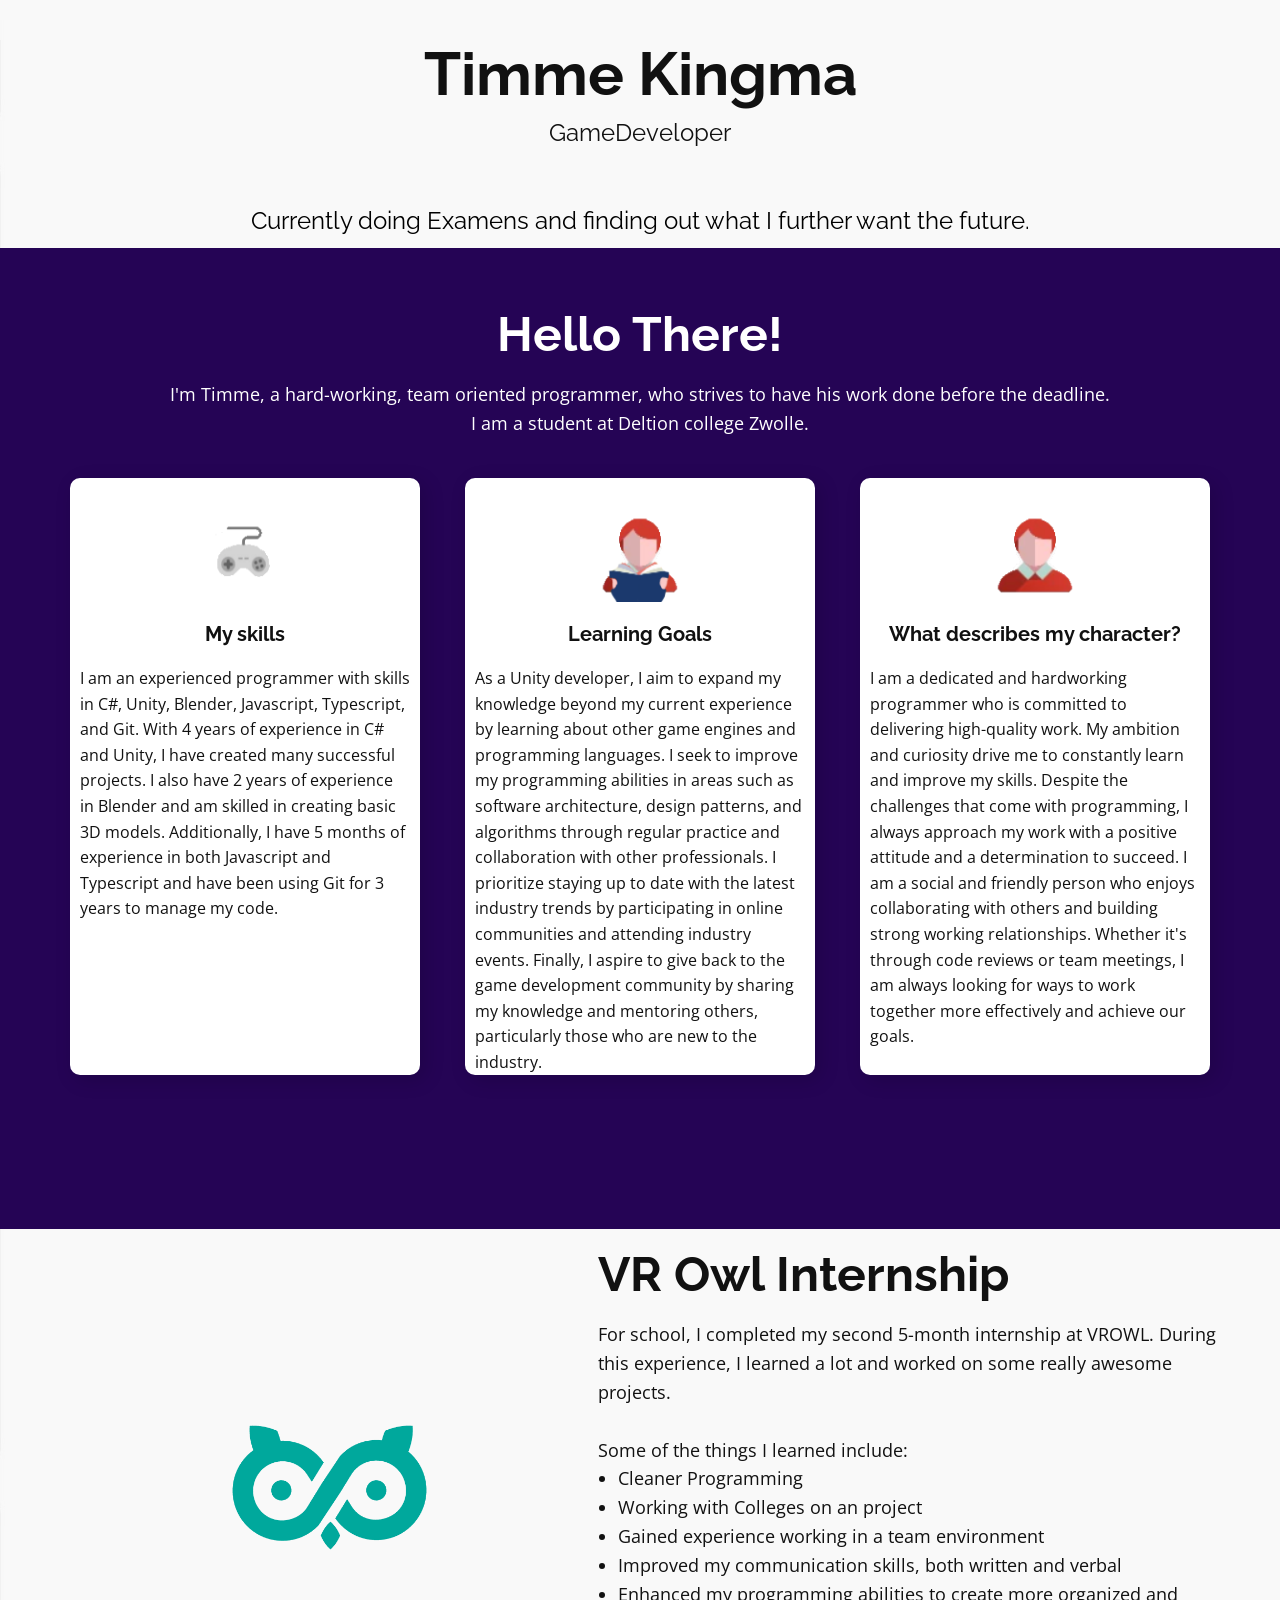
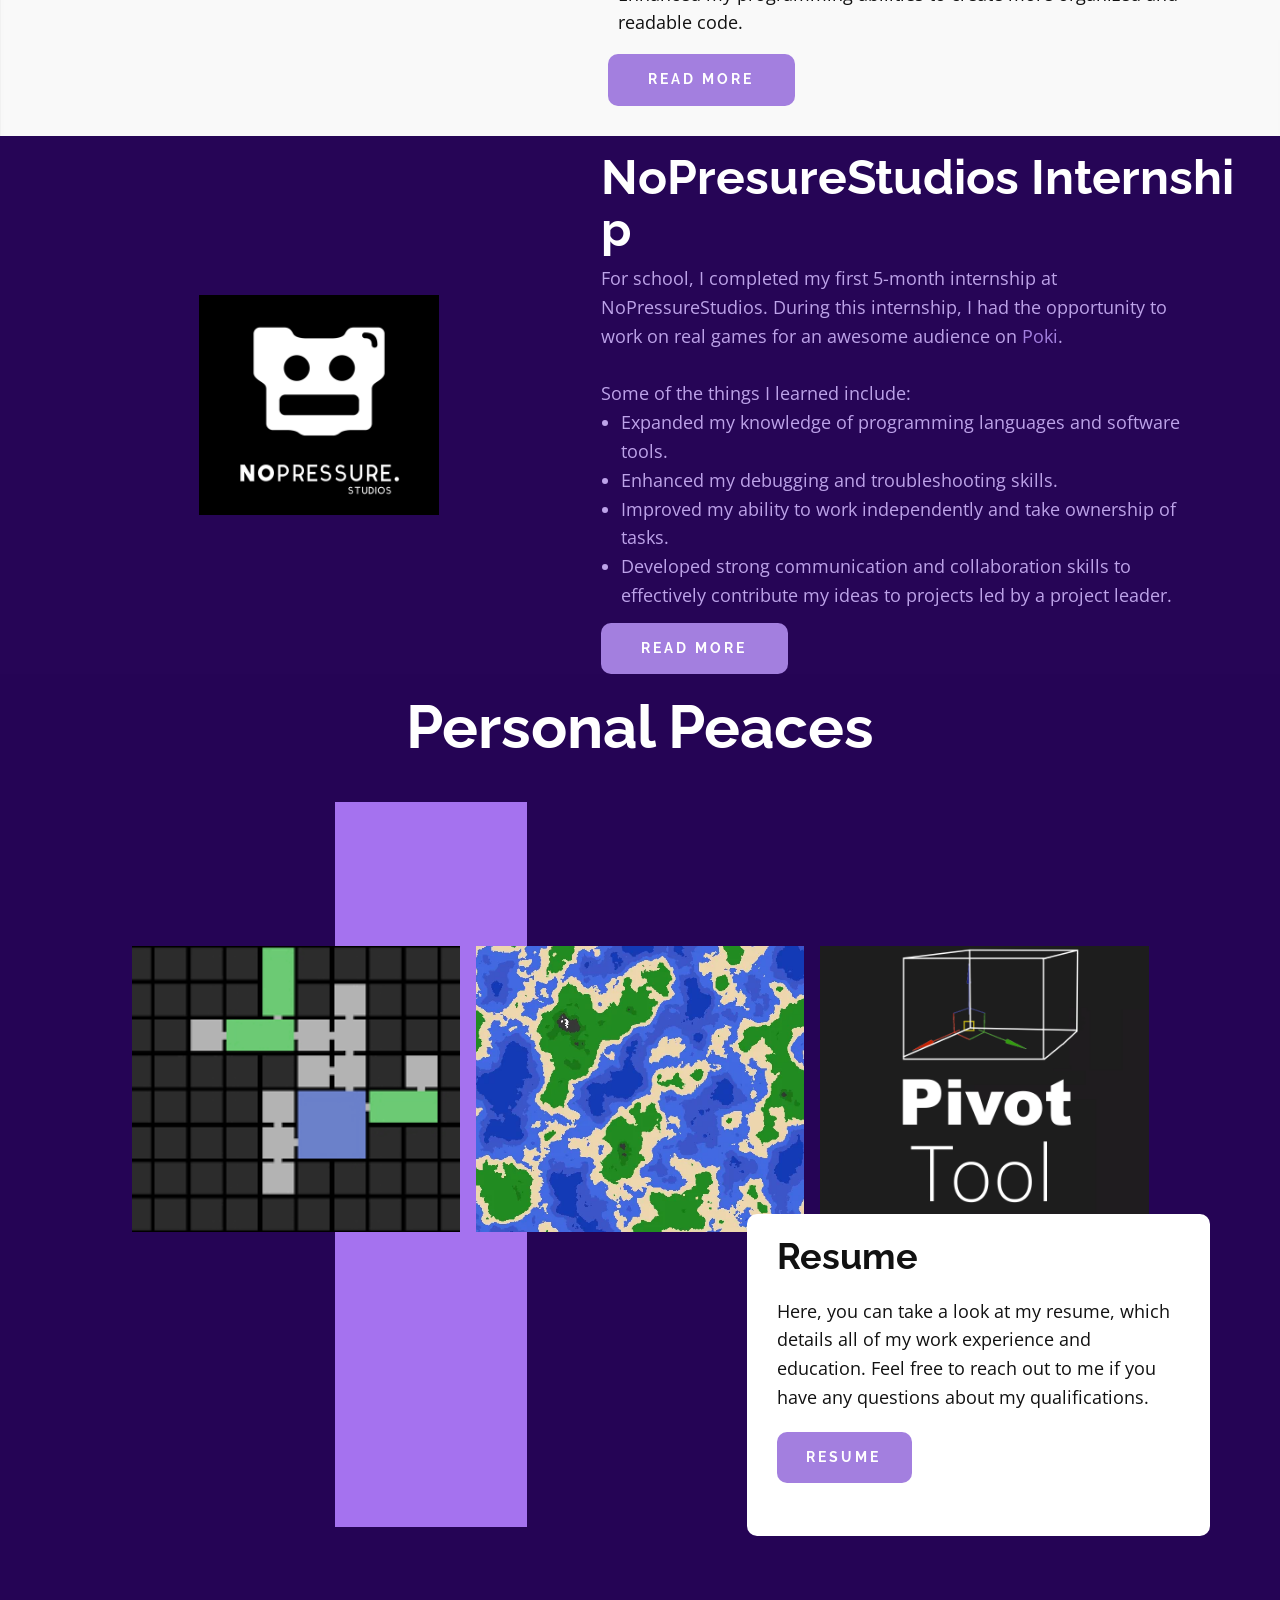
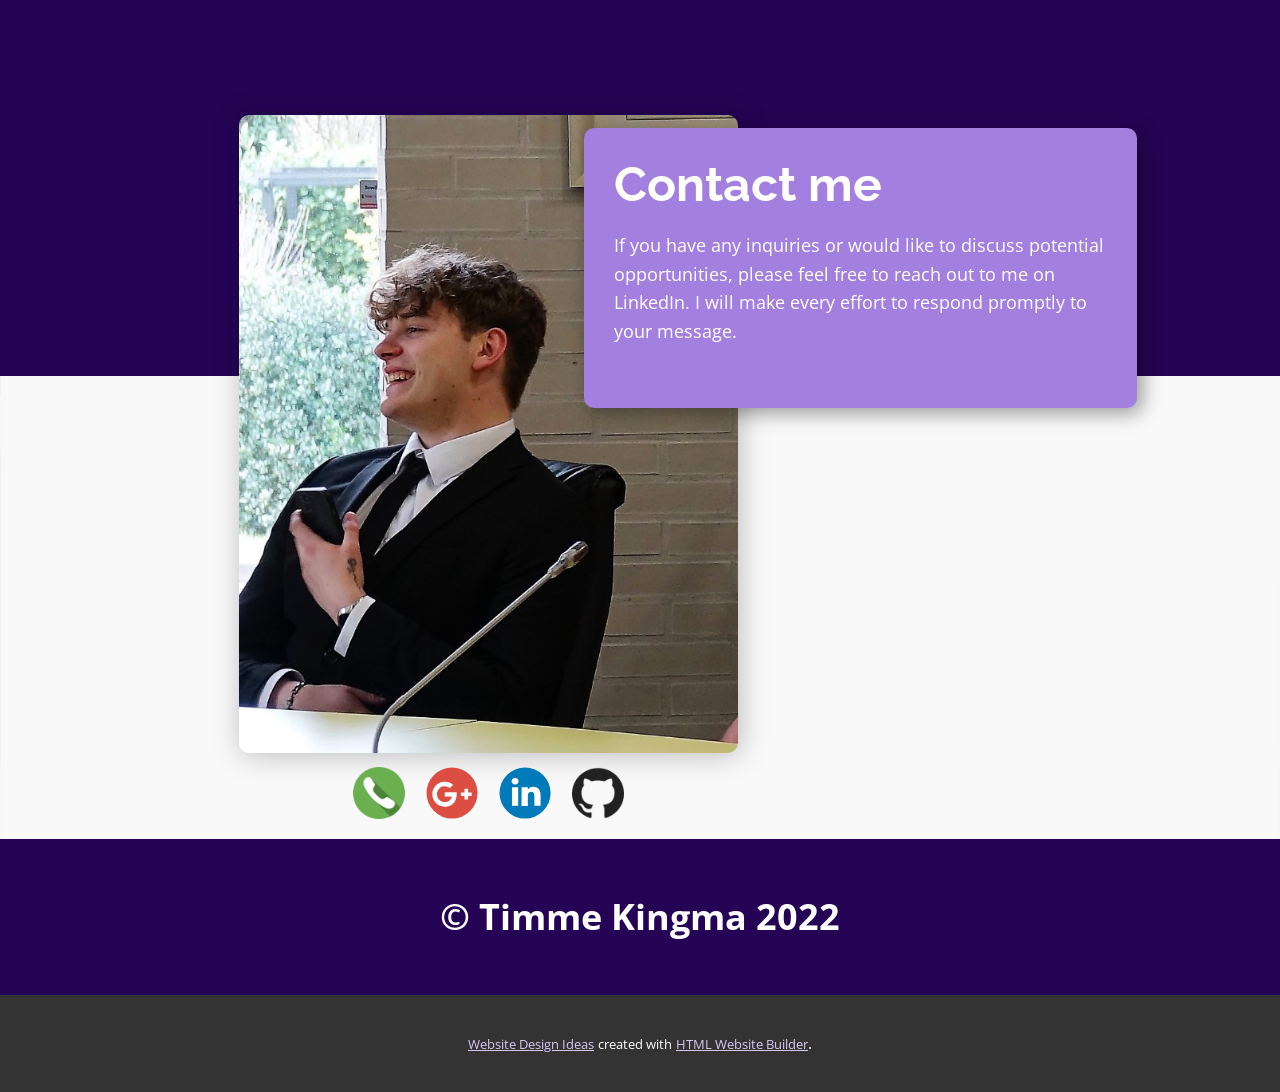
==== commit 6d0522aa: "footers" ====
--- a/index.html
+++ b/index.html
@@ -155,7 +155,7 @@
             </div>
             <div class="u-effect-fade u-gallery-item u-gallery-item-2" data-image-width="462" data-image-height="417" data-href="Project-2.html" title="Project 2" data-target="_blank">
               <div class="u-back-slide" data-image-width="626" data-image-height="626">
-                <img class="u-back-image u-expanded" src="images/music-player-app-interface-set_23-2148547854.jpg">
+                <img class="u-back-image u-expanded" src="images/generated map.png">
               </div>
               <div class="u-over-slide u-shading u-over-slide-2">
                 <h3 class="u-gallery-heading"></h3>
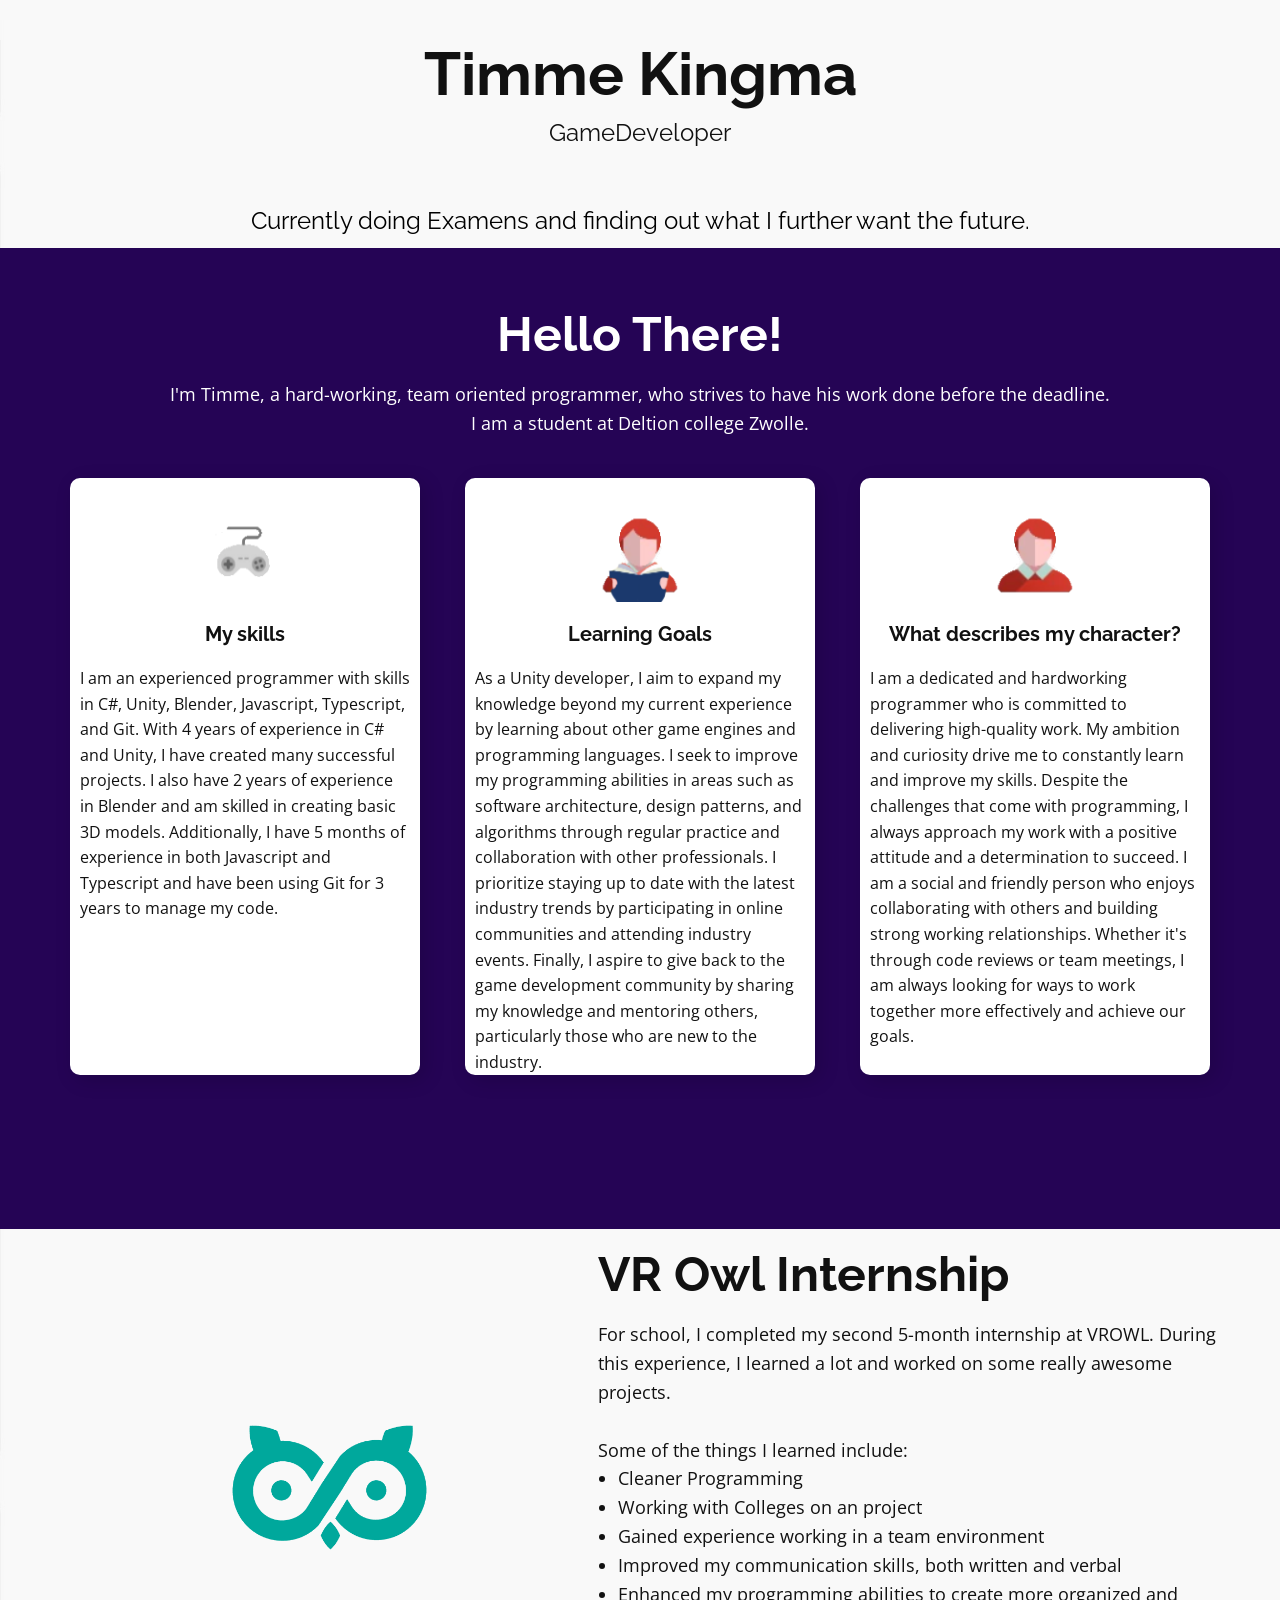
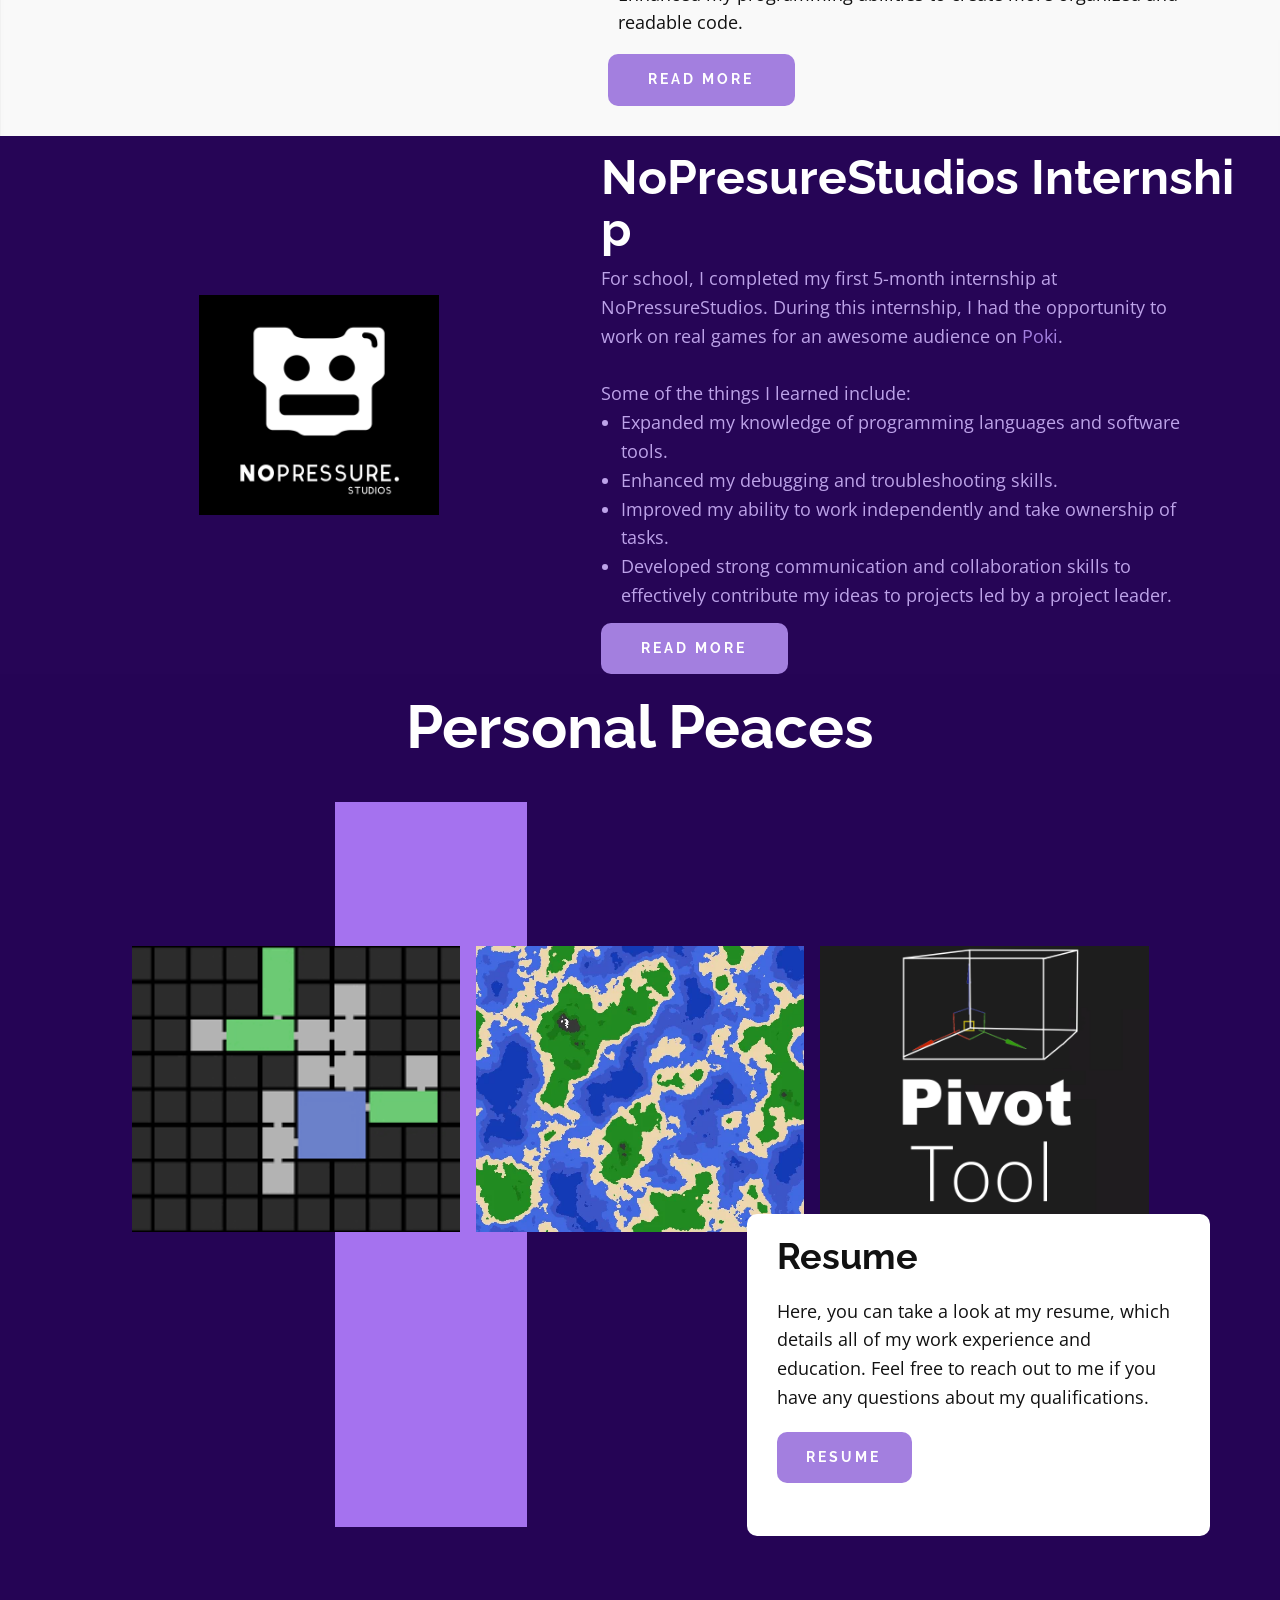
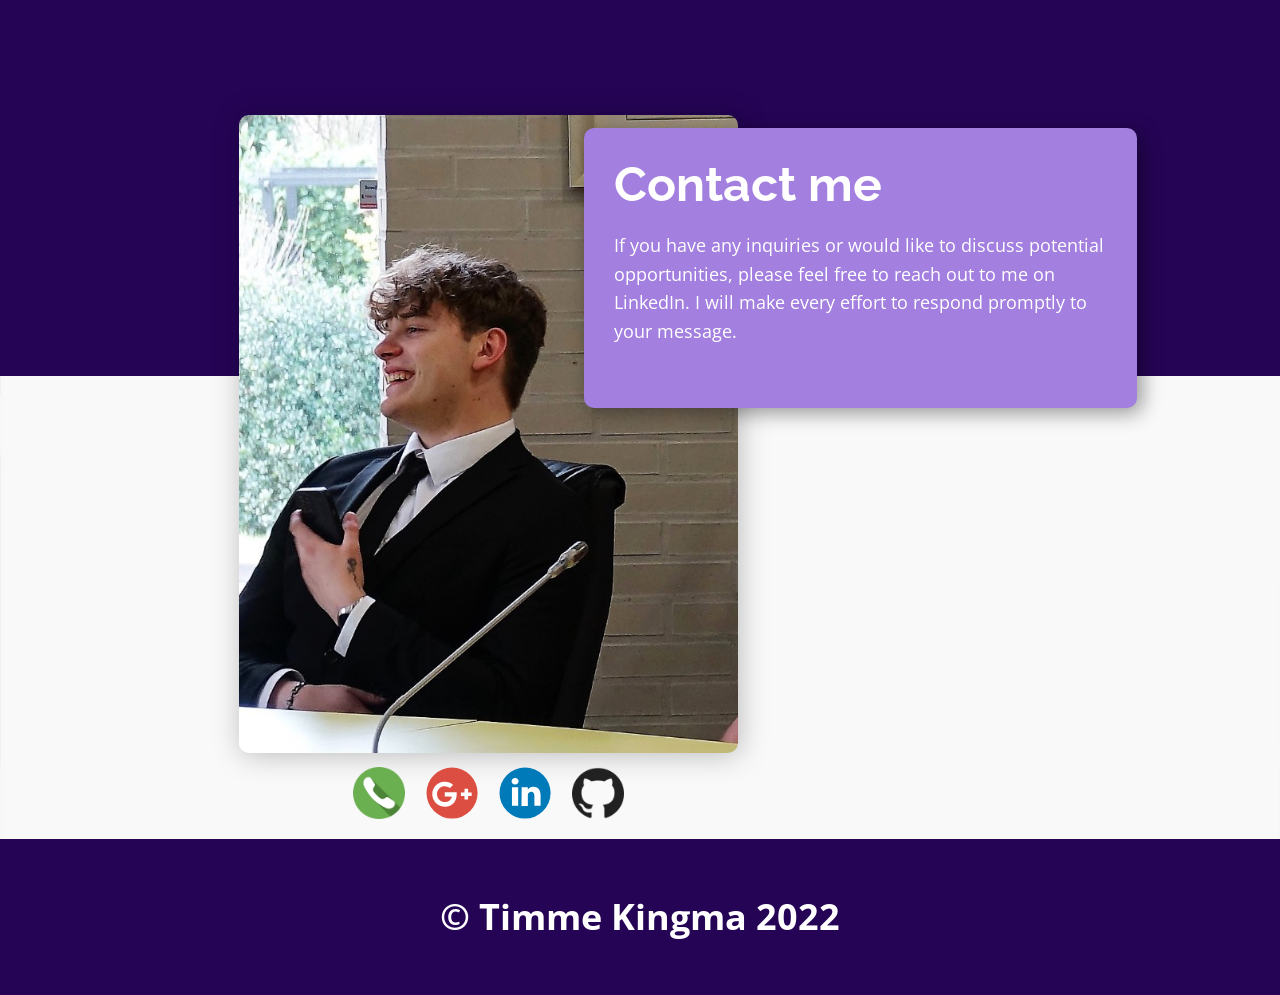
==== commit d2048823: "removed footer" ====
--- a/index.html
+++ b/index.html
@@ -223,16 +223,4 @@
     <footer class="u-align-center u-clearfix u-footer u-palette-5-base u-footer" id="sec-6d3f"><div class="u-clearfix u-sheet u-valign-middle u-sheet-1">
         <p class="u-small-text u-text u-text-variant u-text-1" data-lang-en="Sample text. Click to select the Text Element."> © Timme Kingma 2022</p>
       </div></footer>
-    <section class="u-backlink u-clearfix u-grey-80">
-      <a class="u-link" href="https://nicepage.com/website-design" target="_blank">
-        <span>Website Design Ideas</span>
-      </a>
-      <p class="u-text">
-        <span>created with</span>
-      </p>
-      <a class="u-link" href="https://nicepage.com/html-website-builder" target="_blank">
-        <span>HTML Website Builder</span>
-      </a>. 
-    </section>
-  
 </body></html>
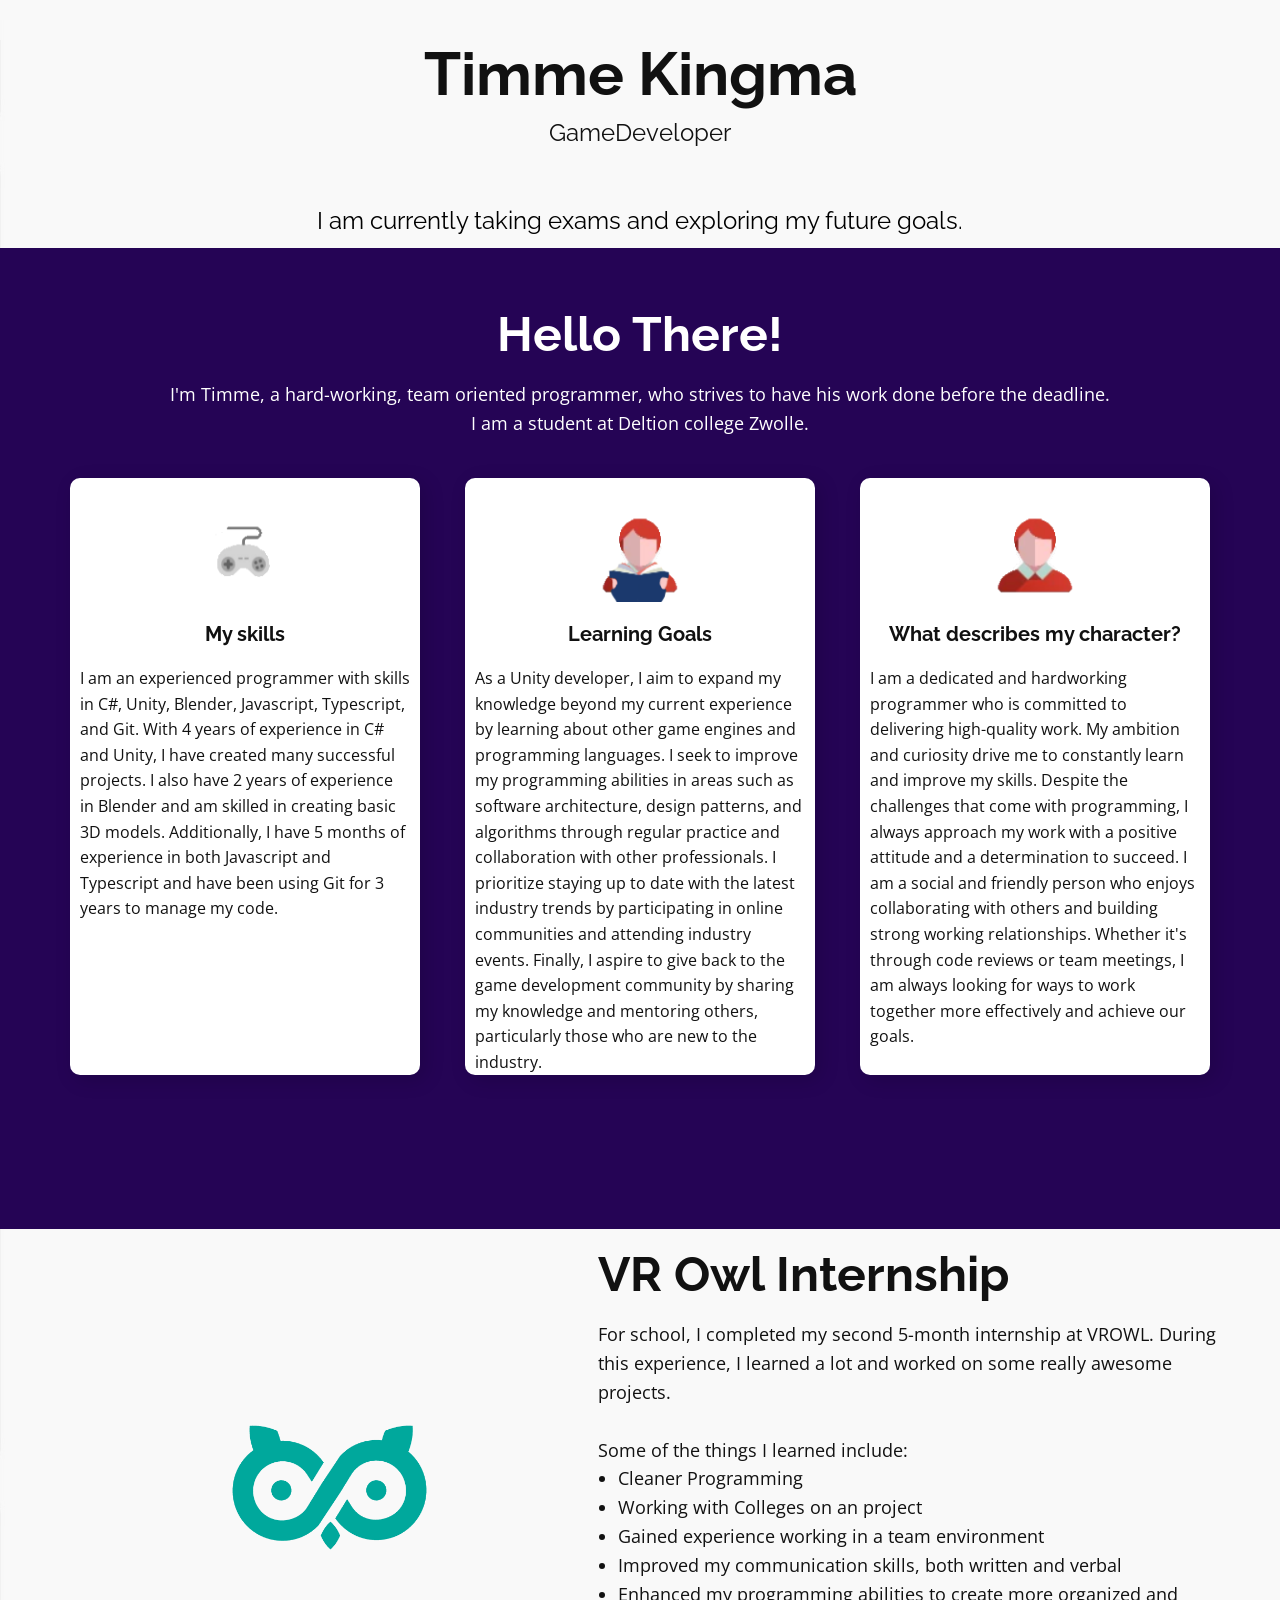
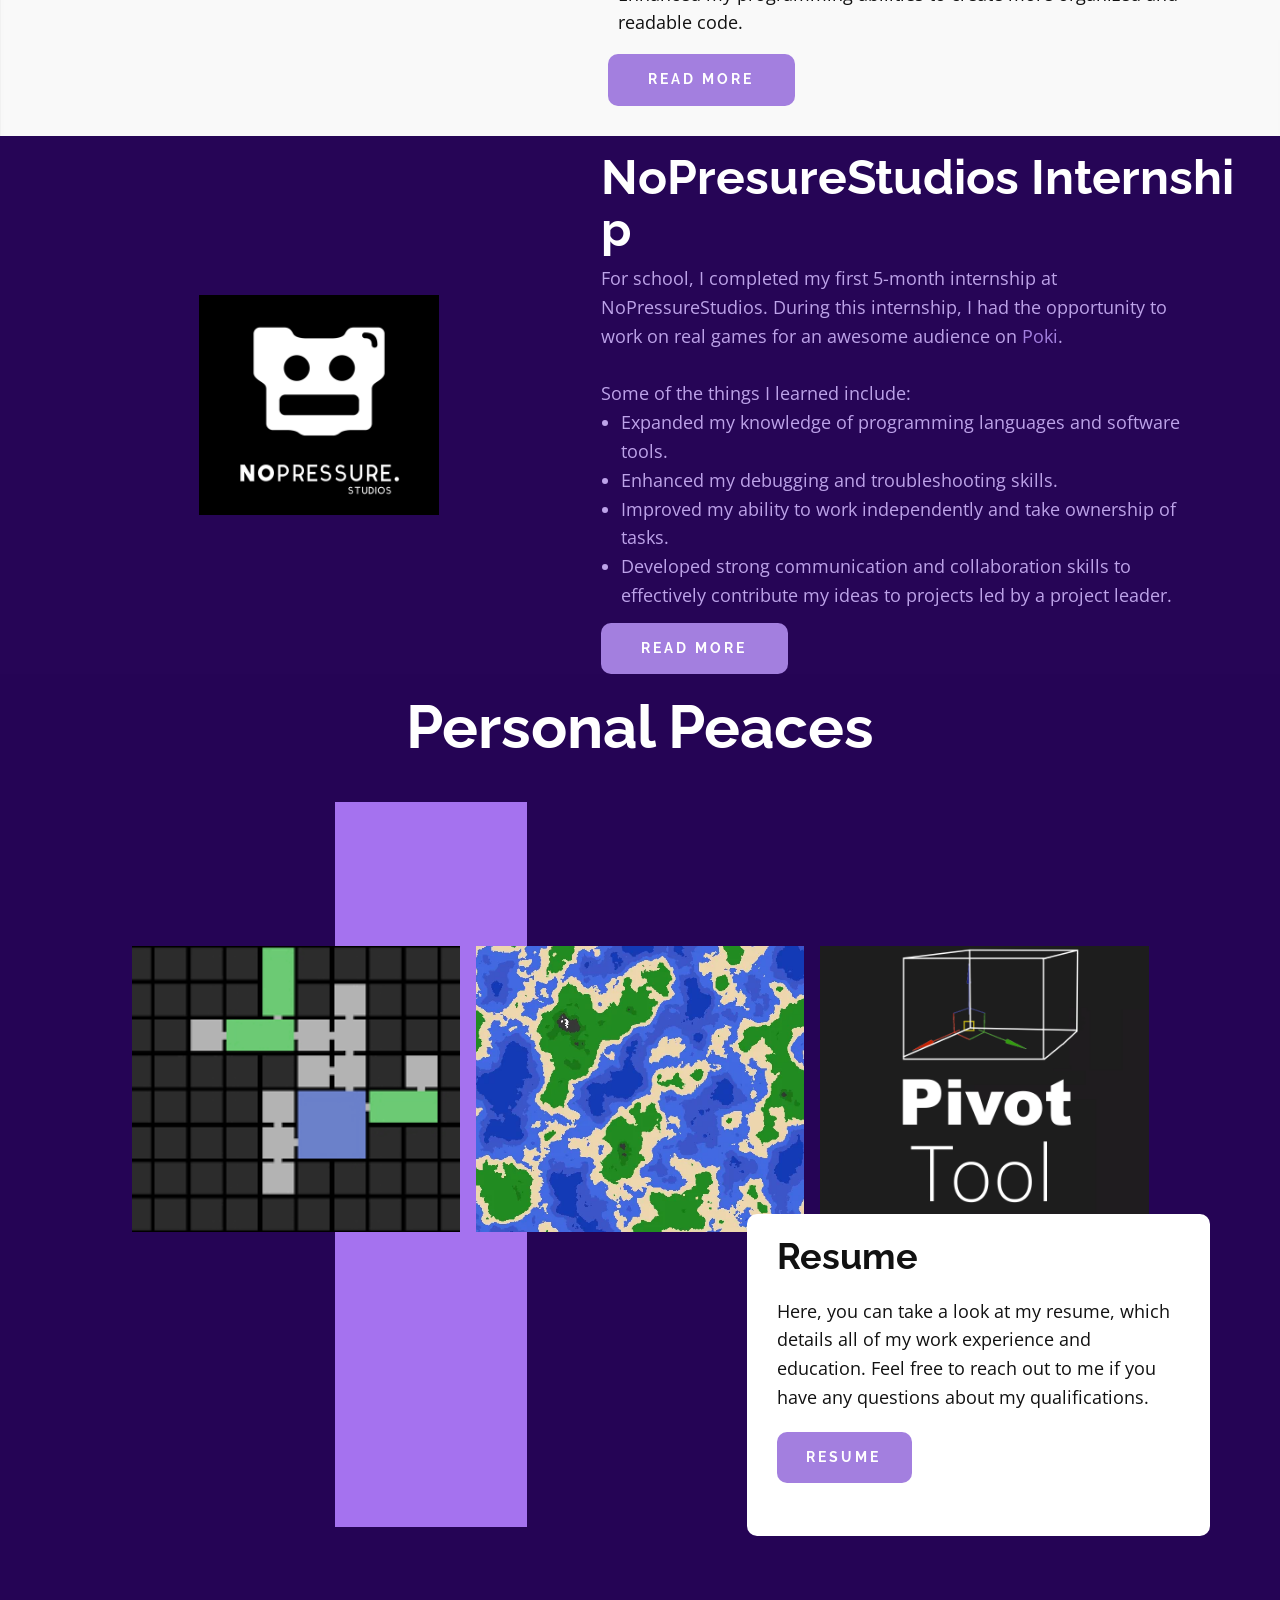
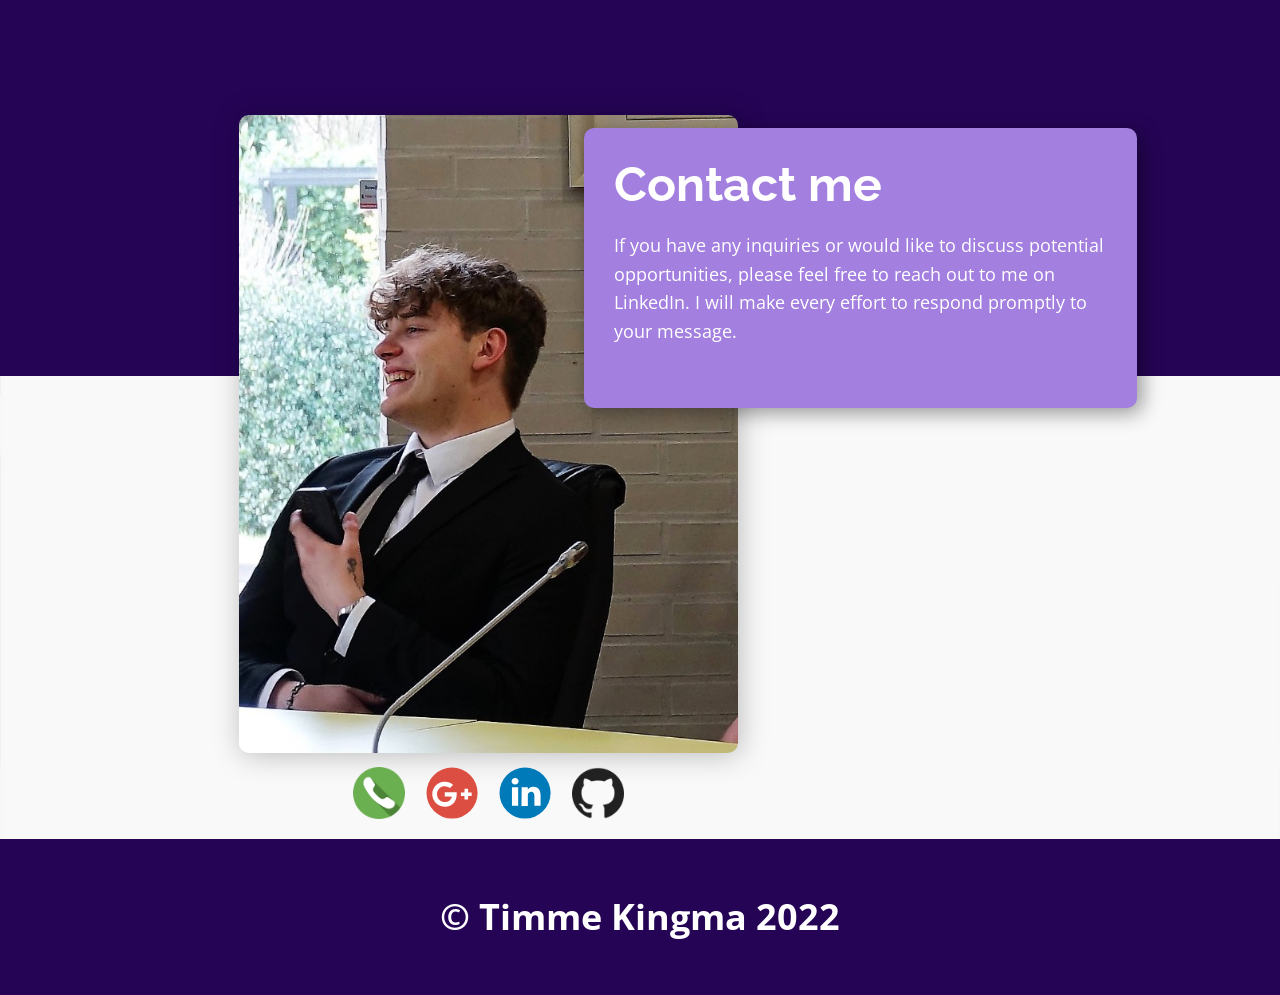
==== commit ca609dcf: "update" ====
--- a/index.html
+++ b/index.html
@@ -46,7 +46,7 @@
       <div class="u-clearfix u-sheet u-sheet-1">
         <h1 class="u-align-center u-text u-text-1" data-lang-en="Mobile App Development">Timme Kingma</h1>
         <h4 class="u-align-center u-text u-text-2">GameDeveloper</h4>
-        <h4 class="u-align-center u-text u-text-black u-text-3"> Currently doing Examens and finding out what I further want the future.</h4>
+        <h4 class="u-align-center u-text u-text-black u-text-3"> I am currently taking exams and exploring my future goals.</h4>
       </div>
     </section>
     <section class="u-align-center u-clearfix u-palette-5-base u-section-2" id="carousel_d2df">
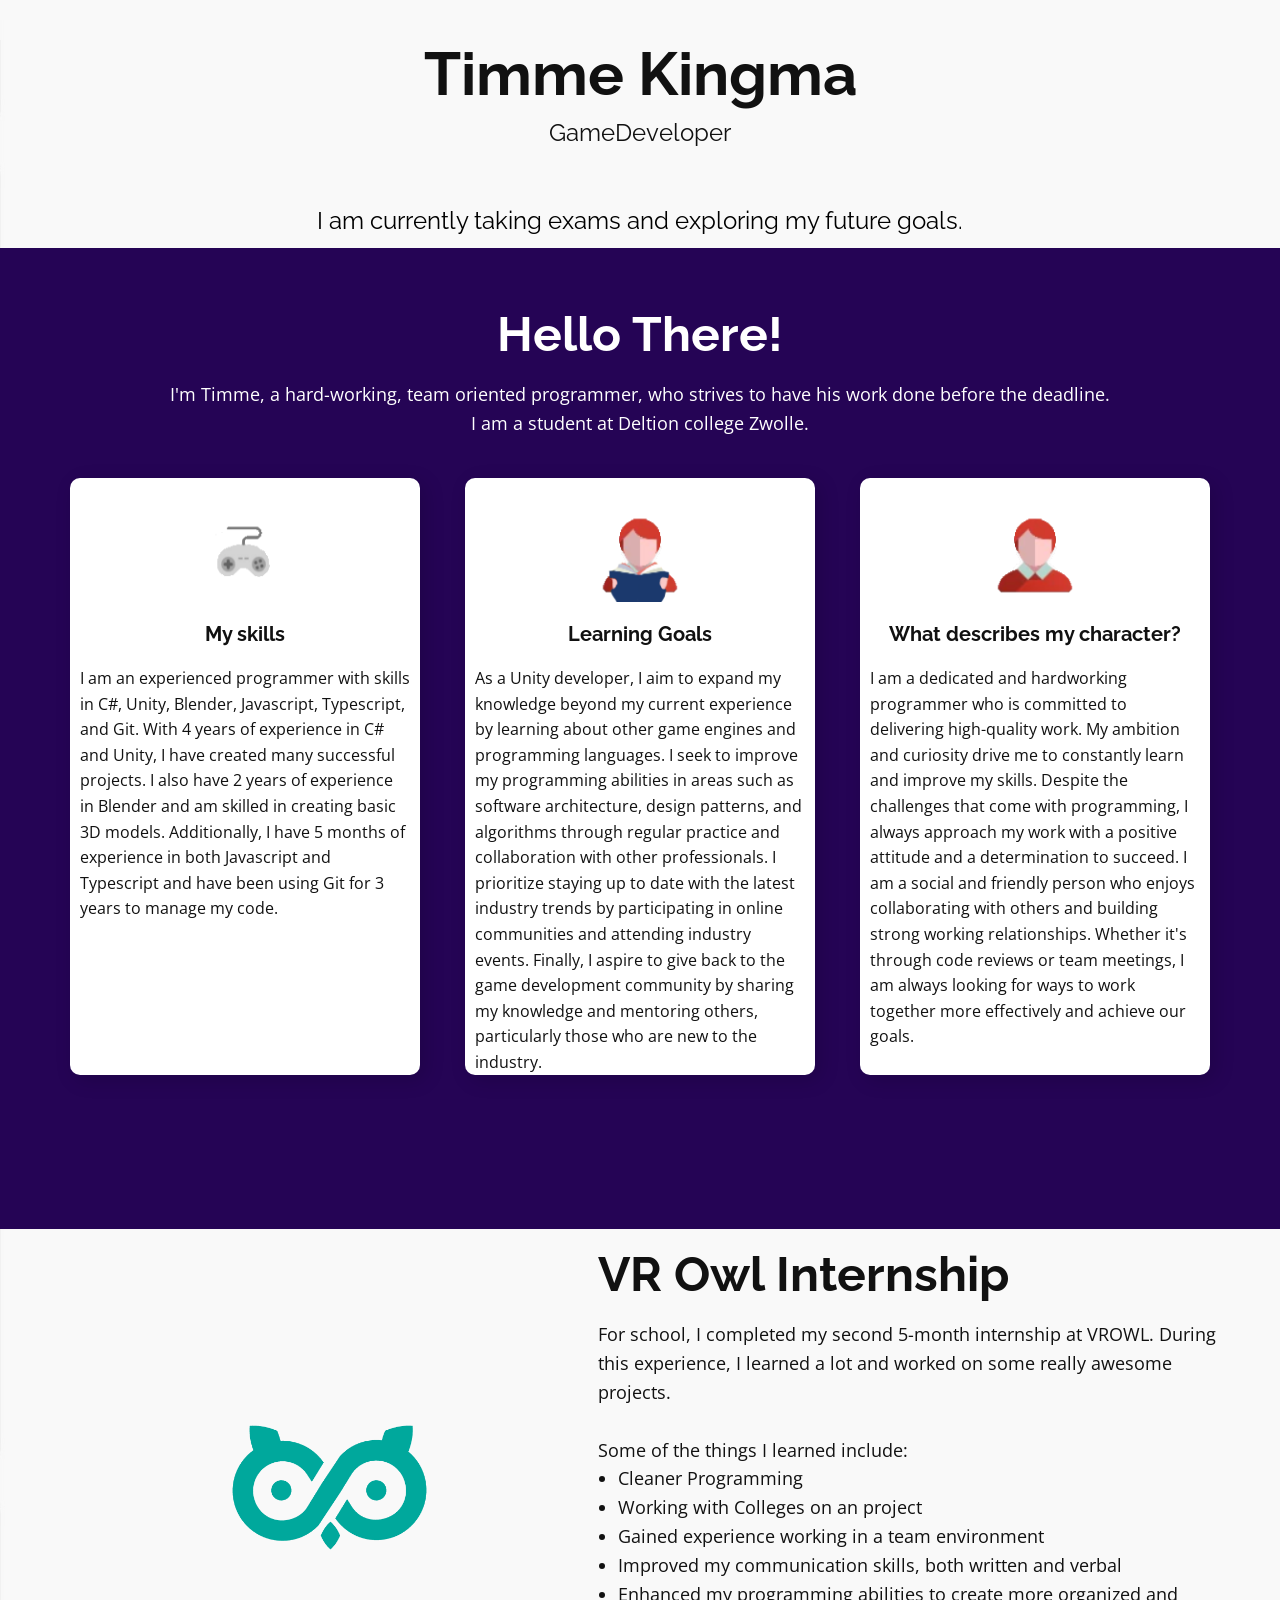
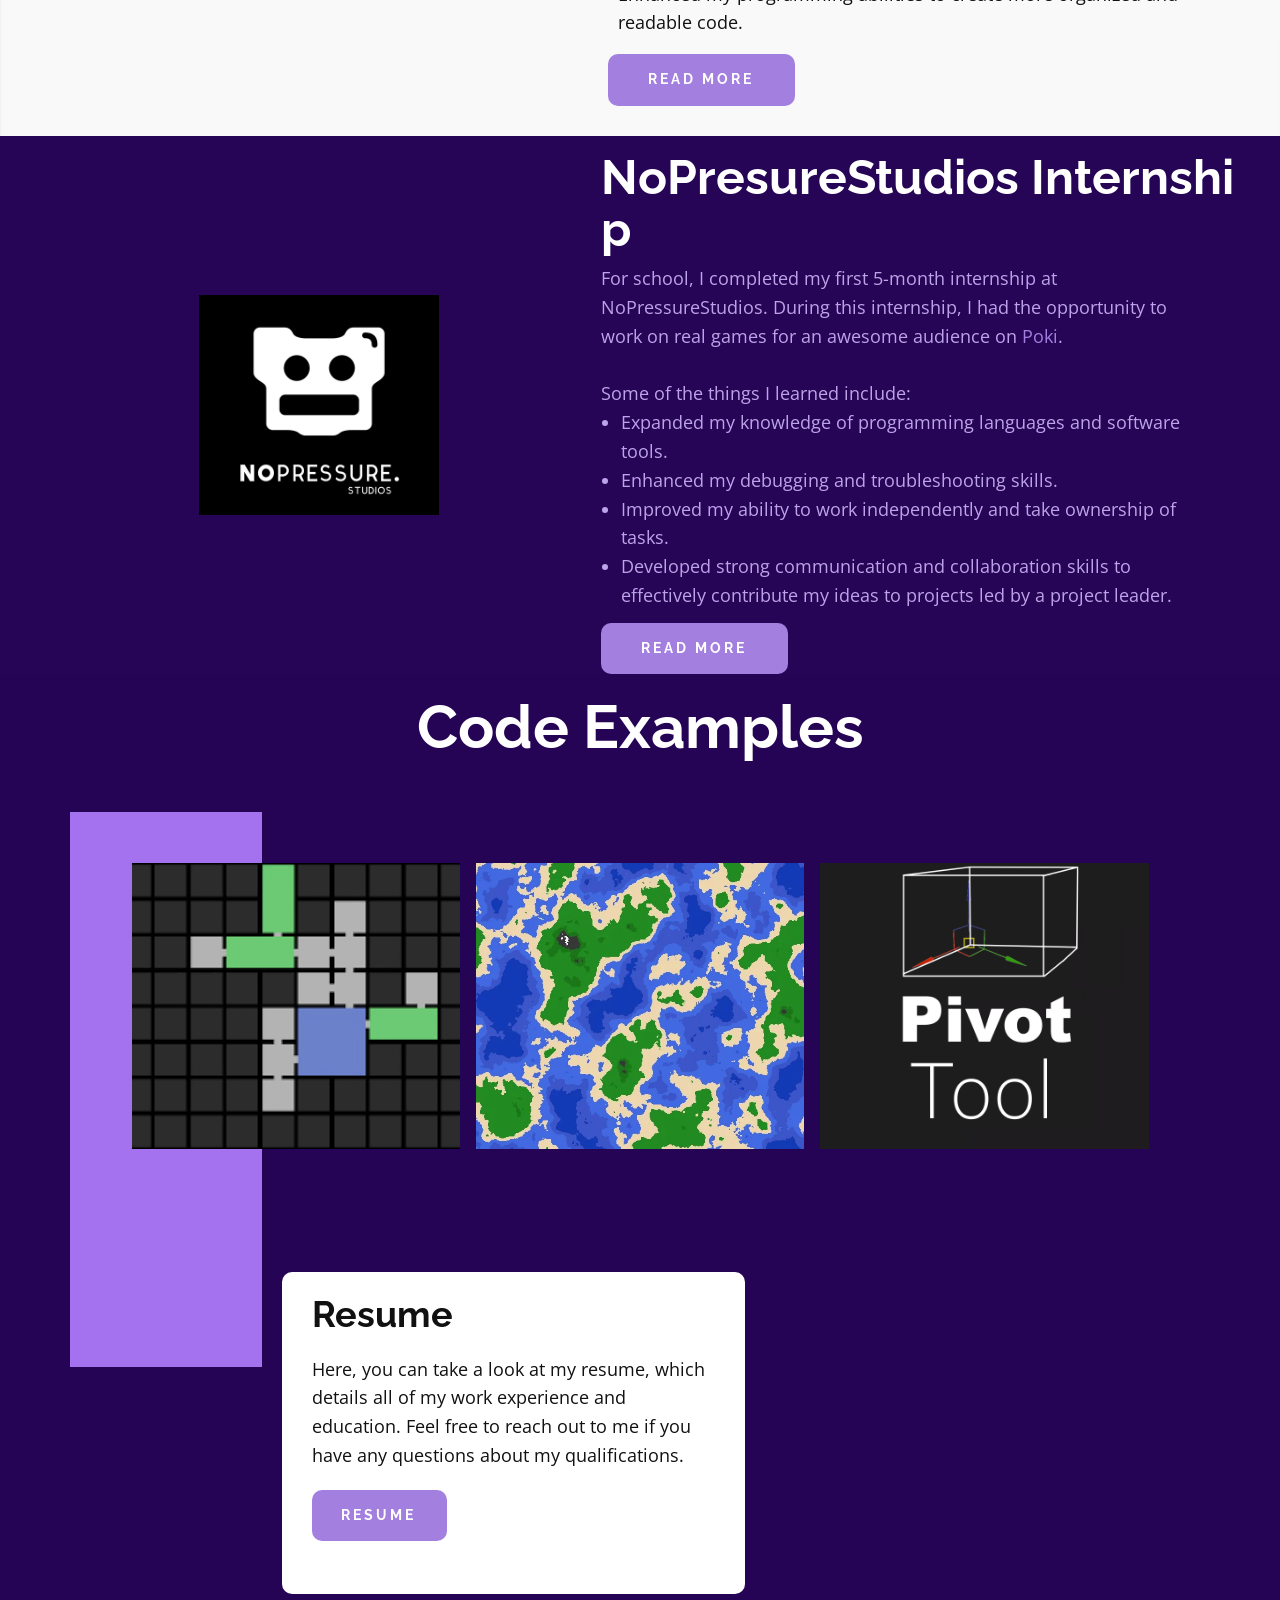
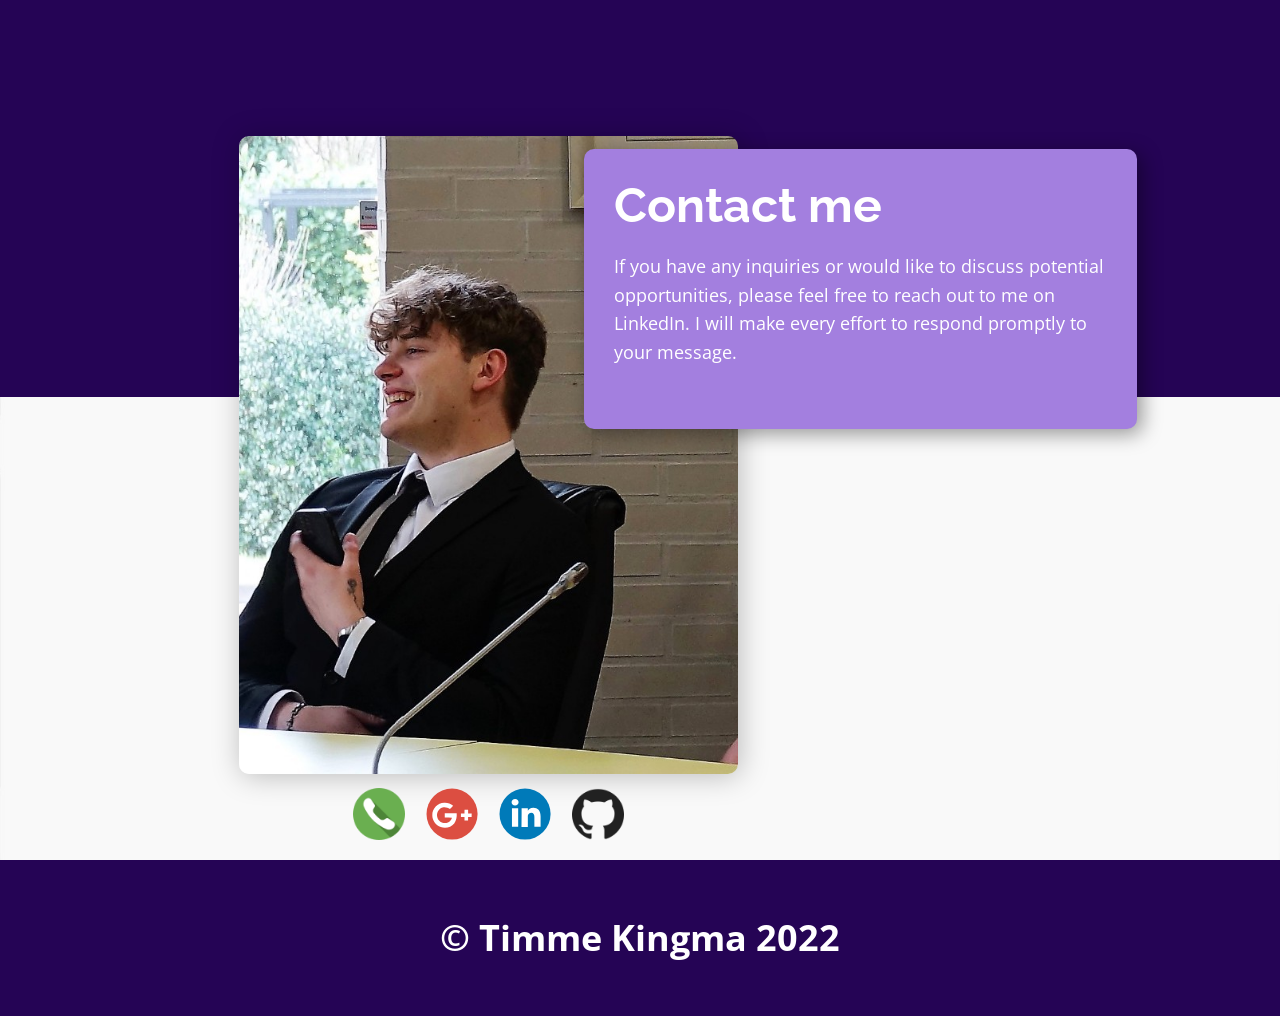
==== commit f3c0a952: "Code Examples" ====
--- a/index.html
+++ b/index.html
@@ -34,7 +34,7 @@
             <ul>
       <li><a href="#sec-d402">Welcome</a></li>
       <li><a href="#sec-f0a5">InternShips</a></li>
-      <li><a href="#carousel_efe0">Personal Projects</a></li>
+      <li><a href="#carousel_efe0">Code Examples</a></li>
       <li><a href="#carousel_581b">Contact Me</a></li>
     </ul>
     </nav>
@@ -140,11 +140,11 @@
     </section>
     <section class="u-clearfix u-palette-5-base u-section-5" id="carousel_efe0">
       <div class="u-clearfix u-sheet u-sheet-1">
-        <h2 class="u-align-center u-text u-text-body-alt-color u-text-1" data-lang-en="What We Do">Personal P​eaces</h2>
+        <h2 class="u-align-center u-text u-text-body-alt-color u-text-1" data-lang-en="What We Do">Code Examples</h2>
         <div class="u-palette-5-light-1 u-shape u-shape-rectangle u-shape-1"></div>
         <div class="u-expanded-width-xs u-gallery u-layout-grid u-lightbox u-no-transition u-show-text-on-hover u-gallery-1">
           <div class="u-gallery-inner u-gallery-inner-1">
-            <div class="u-effect-fade u-gallery-item" data-href="Project-3.html" title="Project 1" data-target="_blank">
+            <div class="u-effect-fade u-gallery-item" data-href="Project-1.html" title="Project 1" data-target="_blank">
               <div class="u-back-slide" data-image-width="275" data-image-height="183">
                 <img class="u-back-image u-expanded" src="images/levelgener.png">
               </div>
--- a/nicepage.css
+++ b/nicepage.css
@@ -41746,8 +41746,7 @@
 
  /*begin-variables base-font-size*/ 
  html { font-size: 16px; }
- /*end-variables base-font-size*/
- #sidebar {
+ - #sidebar {
   padding: 2.5em 2.5em 0.5em 2.5em ;
   background: #F9F9F9;
   cursor: default;
--- a/Home.css
+++ b/Home.css
@@ -420,10 +420,20 @@
     min-height: 545px;
   }
 
+  .u-section-3 .u-layout-cell-2 {
+    min-height: 459px;
+  }
+
   .u-section-3 .u-container-layout-2 {
     padding-left: 40px;
     padding-right: 40px;
   }
+
+  .u-section-3 .u-btn-1 {
+    margin-top: 18px;
+    margin-bottom: -1px;
+    margin-left: 174px;
+  }
 }
 
 @media (max-width: 575px) {
@@ -435,6 +445,10 @@
     min-height: 343px;
   }
 
+  .u-section-3 .u-layout-cell-2 {
+    min-height: 538px;
+  }
+
   .u-section-3 .u-container-layout-2 {
     padding-left: 30px;
     padding-right: 30px;
@@ -442,6 +456,10 @@
 
   .u-section-3 .u-text-1 {
     font-size: 2.25rem;
+  }
+
+  .u-section-3 .u-btn-1 {
+    margin-left: 84px;
   }
 } .u-section-4 {
   background-image: url("images/vbvbbv.jpg");
@@ -562,13 +580,18 @@
   }
 
   .u-section-4 .u-layout-cell-2 {
-    min-height: 593px;
+    min-height: 638px;
   }
 
   .u-section-4 .u-container-layout-2 {
     padding-top: 55px;
     padding-right: 270px;
   }
+
+  .u-section-4 .u-text-1 {
+    width: auto;
+    margin-right: 96px;
+  }
 }
 
 @media (max-width: 767px) {
@@ -586,11 +609,21 @@
   }
 
   .u-section-4 .u-layout-cell-2 {
-    min-height: 100px;
+    min-height: 683px;
   }
 
   .u-section-4 .u-container-layout-2 {
     padding: 50px 50px 50px 10px;
+  }
+
+  .u-section-4 .u-text-1 {
+    margin-right: 93px;
+  }
+
+  .u-section-4 .u-btn-2 {
+    margin-top: 11px;
+    margin-right: 146px;
+    margin-left: auto;
   }
 }
 
@@ -618,8 +651,8 @@
   }
 
   .u-section-4 .u-text-1 {
-    width: auto;
     margin-top: 0;
+    margin-right: 0;
     margin-left: 11px;
   }
 
@@ -636,6 +669,7 @@
 
   .u-section-4 .u-btn-2 {
     margin-top: 23px;
+    margin-right: 0;
     margin-left: 111px;
   }
 } .u-section-5 {
@@ -643,7 +677,7 @@
 }
 
 .u-section-5 .u-sheet-1 {
-  min-height: 939px;
+  min-height: 959px;
 }
 
 .u-section-5 .u-text-1 {
@@ -655,15 +689,15 @@
 .u-section-5 .u-shape-1 {
   width: 192px;
   background-image: none;
-  height: 725px;
-  margin: 42px auto 0 265px;
+  height: 555px;
+  margin: 52px auto 0 0;
 }
 
 .u-section-5 .u-gallery-1 {
   width: 1017px;
   height: 286px;
   grid-gap: 10px 10px;
-  margin: -581px auto 0;
+  margin: -504px auto 0;
 }
 
 .u-section-5 .u-gallery-inner-1 {
@@ -701,7 +735,7 @@
   min-height: 322px;
   height: auto;
   background-image: none;
-  margin: -18px 0 0 auto;
+  margin: 123px auto 0 212px;
 }
 
 .u-section-5 .u-container-layout-1 {
@@ -731,8 +765,8 @@
 
 .u-section-5 .u-gallery-item-4 {
   margin-left: 0;
-  margin-top: 77px;
-  margin-bottom: 0;
+  margin-top: 20px;
+  margin-bottom: 20px;
 }
 
 .u-section-5 .u-over-slide-4 {
@@ -742,13 +776,14 @@
 
 @media (max-width: 1199px) {
   .u-section-5 .u-sheet-1 {
-    min-height: 917px;
+    min-height: 986px;
   }
 
   .u-section-5 .u-gallery-1 {
-    grid-gap: 10px;
     width: 940px;
     height: 264px;
+    margin-top: -458px;
+    margin-right: -19px;
   }
 
   .u-section-5 .u-gallery-inner-1 {
@@ -756,7 +791,7 @@
   }
 
   .u-section-5 .u-group-1 {
-    margin-top: 4px;
+    margin-top: 125px;
     height: auto;
   }
 
@@ -773,12 +808,13 @@
 
 @media (max-width: 991px) {
   .u-section-5 .u-sheet-1 {
-    min-height: 1274px;
+    min-height: 1343px;
   }
 
   .u-section-5 .u-gallery-1 {
     width: 720px;
     height: 621px;
+    margin-right: 0;
   }
 
   .u-section-5 .u-gallery-inner-1 {
@@ -787,7 +823,6 @@
 
   .u-section-5 .u-group-1 {
     margin-top: 32px;
-    margin-right: auto;
   }
 
   .u-section-5 .u-gallery-item-4 {
@@ -798,7 +833,18 @@
 
 @media (max-width: 767px) {
   .u-section-5 .u-sheet-1 {
-    min-height: 2067px;
+    min-height: 2136px;
+  }
+
+  .u-section-5 .u-text-1 {
+    width: auto;
+    margin-top: -3px;
+    margin-right: 39px;
+    margin-left: 0;
+  }
+
+  .u-section-5 .u-shape-1 {
+    margin-top: 65px;
   }
 
   .u-section-5 .u-gallery-1 {
@@ -812,6 +858,7 @@
 
   .u-section-5 .u-group-1 {
     margin-top: 39px;
+    margin-left: 77px;
   }
 
   .u-section-5 .u-container-layout-1 {
@@ -826,24 +873,22 @@
 
 @media (max-width: 575px) {
   .u-section-5 .u-sheet-1 {
-    min-height: 1551px;
+    min-height: 1480px;
   }
 
   .u-section-5 .u-text-1 {
-    width: auto;
-    margin-top: 12px;
+    margin-top: -57px;
     margin-left: 23px;
     margin-right: 23px;
   }
 
   .u-section-5 .u-shape-1 {
-    margin-top: 12px;
+    margin-top: 89px;
     margin-left: -34px;
   }
 
   .u-section-5 .u-gallery-1 {
-    grid-gap: 10px 10px;
-    margin-top: -695px;
+    margin-top: -604px;
     height: 898px;
     margin-right: initial;
     margin-left: initial;
@@ -851,12 +896,19 @@
   }
 
   .u-section-5 .u-group-1 {
-    width: 340px;
-    margin-top: 1033px;
+    min-height: 337px;
+    margin-top: 100px;
+    margin-right: initial;
+    margin-left: initial;
+    width: auto;
   }
 
   .u-section-5 .u-text-2 {
     font-size: 1.5rem;
+  }
+
+  .u-section-5 .u-gallery-item-4 {
+    margin-top: -2648px;
   }
 } .u-section-6 {
   background-image: url("images/dff.jpg");
@@ -867,8 +919,7 @@
 .u-section-6 .u-shape-1 {
   height: 363px;
   background-image: none;
-  margin-top: 0;
-  margin-bottom: 0;
+  margin: 0;
 }
 
 .u-section-6 .u-image-1 {
@@ -929,76 +980,87 @@
 }
 
 @media (max-width: 1199px) {
-   .u-section-6 {
-    min-height: 681px;
+  .u-section-6 .u-shape-1 {
+    margin-right: initial;
+    margin-left: initial;
   }
 
   .u-section-6 .u-image-1 {
-    margin-left: calc(((100% - 940px) / 2) + 169px);
+    margin-top: -254px;
+    margin-left: calc(((100% - 940px) / 2) + 129px);
   }
 
   .u-section-6 .u-group-1 {
-    margin-right: calc(((100% - 940px) / 2) + 73px);
+    margin-top: -705px;
+    margin-right: calc(((100% - 940px) / 2));
     height: auto;
   }
 
   .u-section-6 .u-social-icons-1 {
-    min-width: 164px;
+    margin-top: 433px;
+    margin-left: auto;
   }
 }
 
 @media (max-width: 991px) {
-   .u-section-6 {
-    min-height: 522px;
-  }
-
   .u-section-6 .u-image-1 {
-    margin-left: calc(((100% - 720px) / 2) + 169px);
+    margin-top: -386px;
+    margin-left: calc(((100% - 720px) / 2));
   }
 
   .u-section-6 .u-group-1 {
-    margin-right: calc(((100% - 720px) / 2) + 73px);
+    margin-top: -161px;
+    margin-right: calc(((100% - 720px) / 2) + -13px);
+  }
+
+  .u-section-6 .u-social-icons-1 {
+    margin-top: 20px;
   }
 }
 
 @media (max-width: 767px) {
-   .u-section-6 {
-    min-height: 392px;
-  }
-
   .u-section-6 .u-image-1 {
-    margin-left: calc(((100% - 540px) / 2) + 41px);
+    margin-top: -396px;
+    margin-left: calc(((100% - 540px) / 2) + -14px);
   }
 
   .u-section-6 .u-group-1 {
-    width: 540px;
-    margin-right: calc(((100% - 540px) / 2));
+    width: 471px;
+    min-height: 265px;
+    margin-top: -136px;
+    margin-right: calc(((100% - 540px) / 2) + -31px);
   }
 
   .u-section-6 .u-container-layout-1 {
+    padding-top: 15px;
     padding-left: 20px;
     padding-right: 20px;
   }
+
+  .u-section-6 .u-text-1 {
+    margin-top: 0;
+  }
 }
 
 @media (max-width: 575px) {
-   .u-section-6 {
-    min-height: 44px;
-  }
-
   .u-section-6 .u-image-1 {
     width: 340px;
     height: 435px;
-    margin-left: calc(((100% - 340px) / 2));
+    margin-top: -363px;
+    margin-left: auto;
   }
 
   .u-section-6 .u-group-1 {
     width: 340px;
-    margin-top: -422px;
-    margin-right: calc(((100% - 340px) / 2));
+    margin-top: 10px;
+    margin-right: auto;
   }
 
   .u-section-6 .u-container-layout-1 {
     padding-top: 0;
   }
+
+  .u-section-6 .u-social-icons-1 {
+    margin-top: 29px;
+  }
 }
